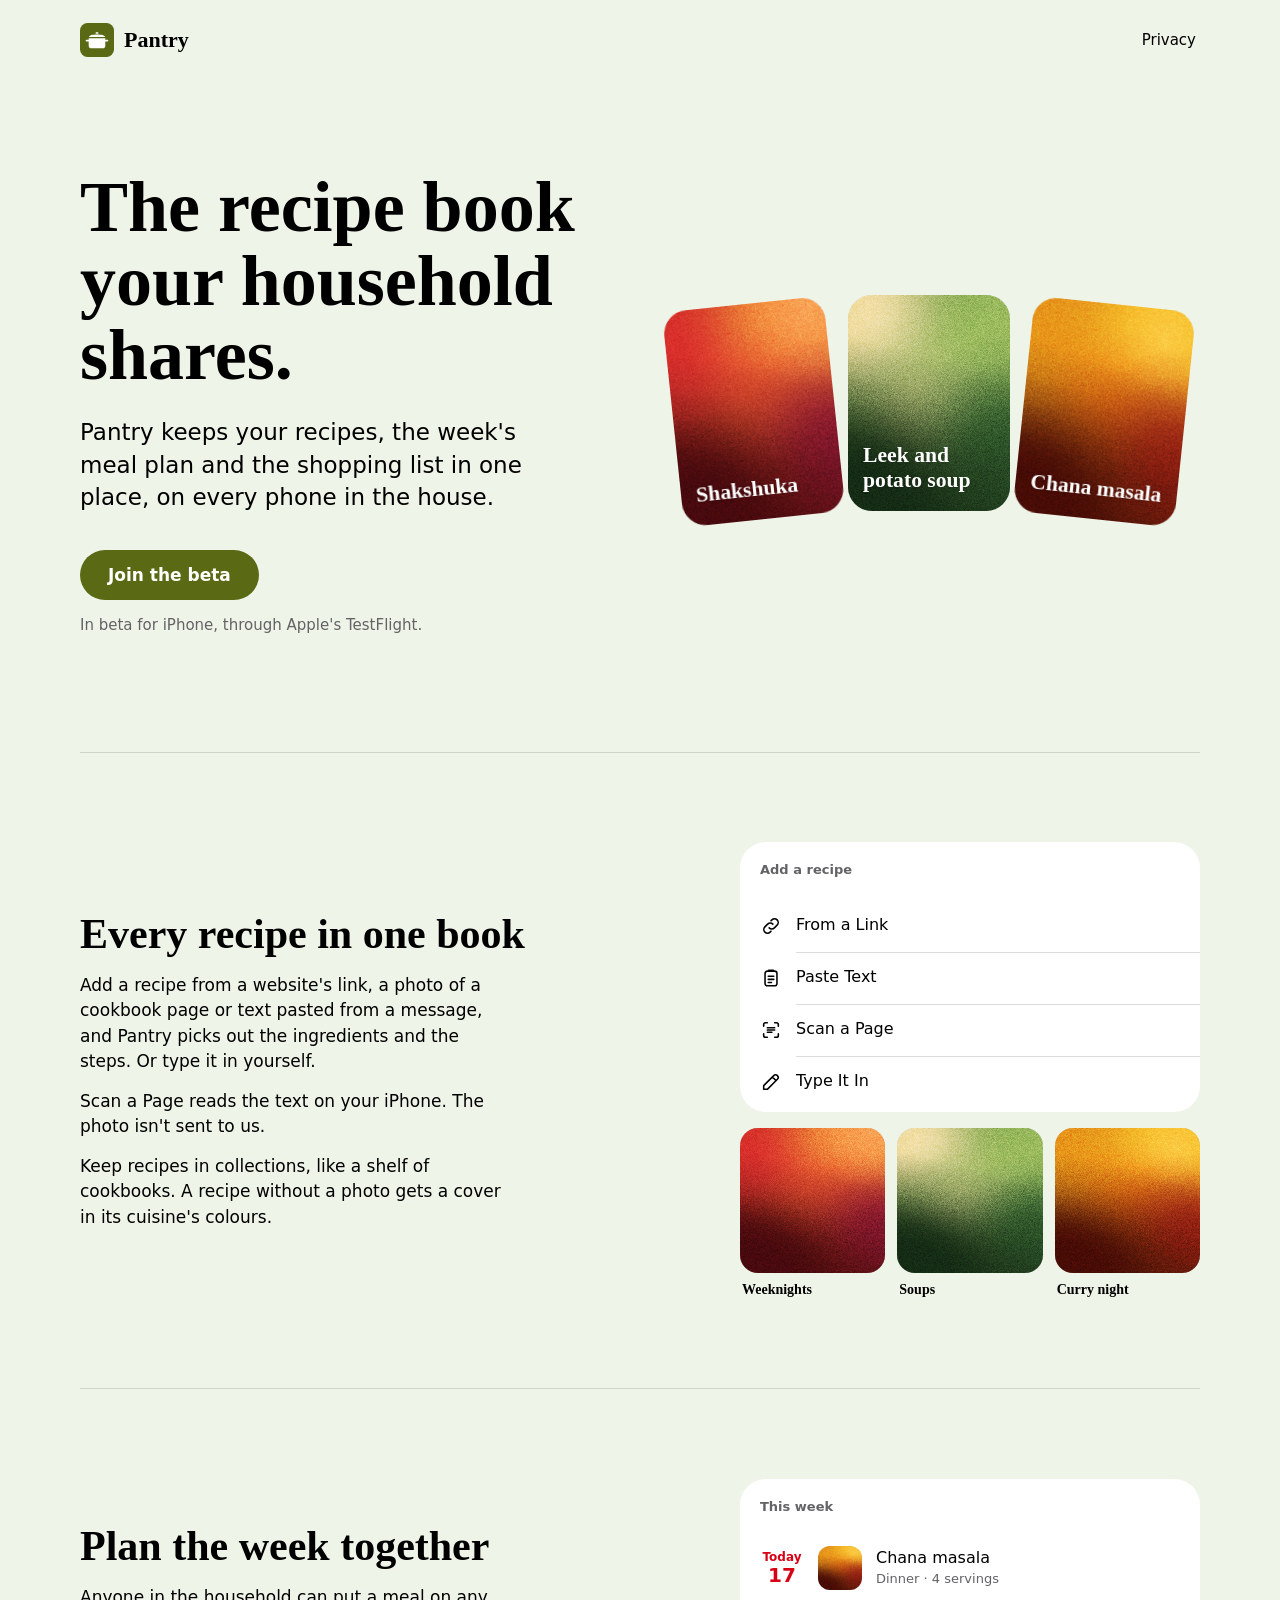
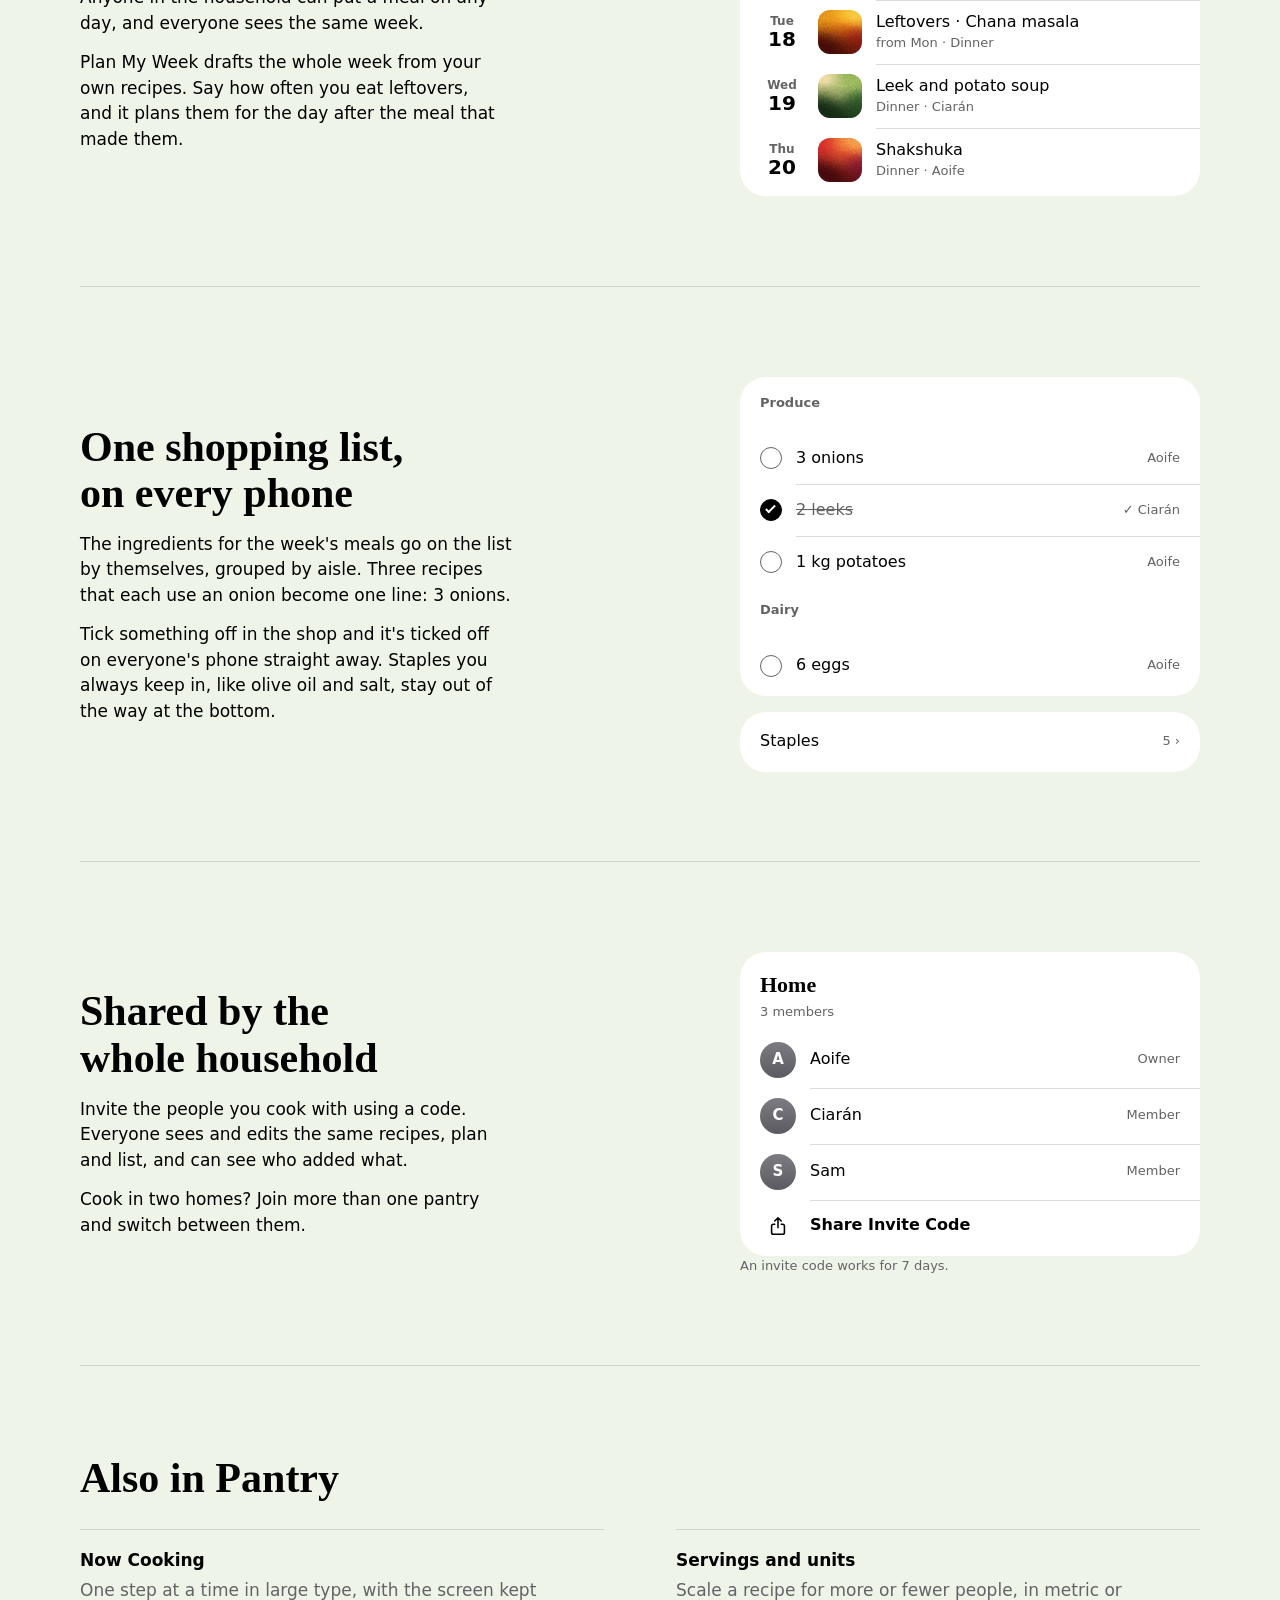
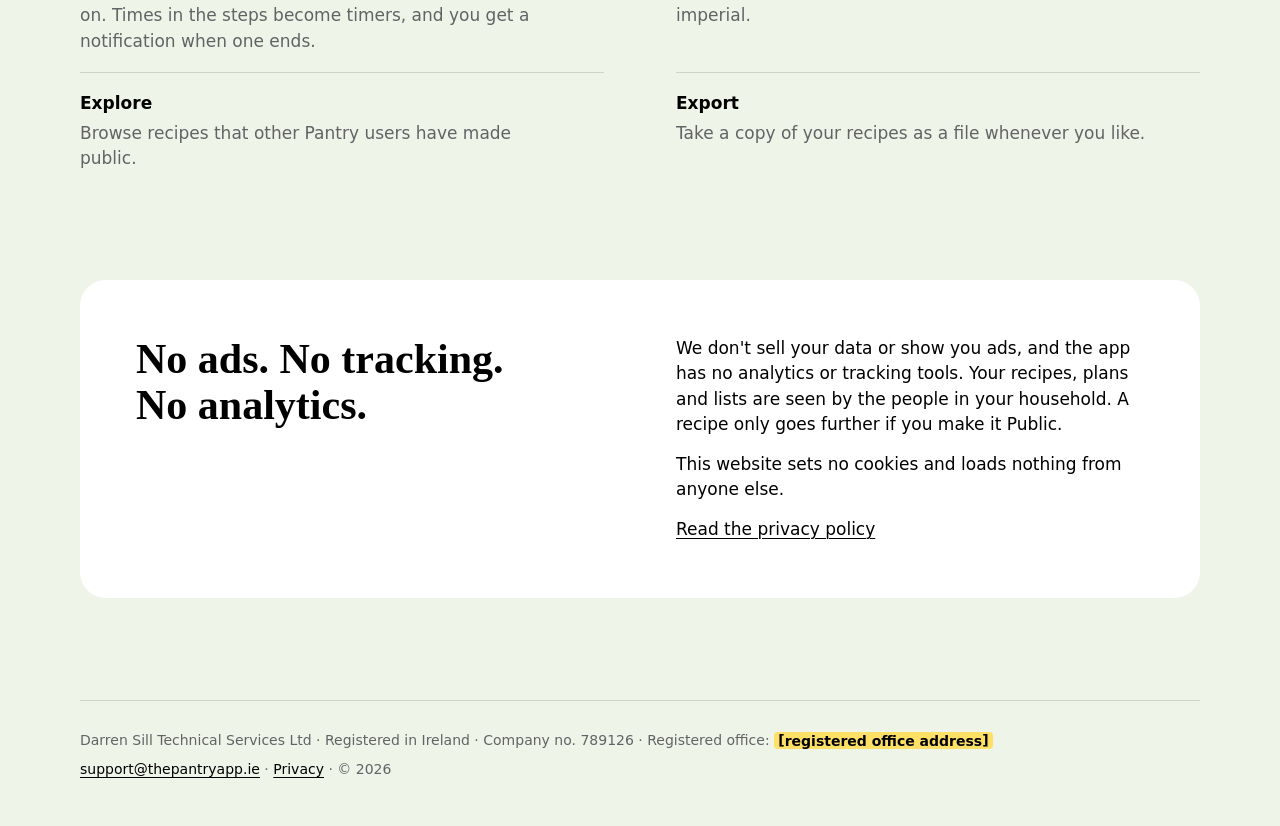
==== index.html @ c6b970e5 "feat: add landing and 404 pages in Pantry's Glass design" ====
<!doctype html>
<html lang="en-IE">
<head>
<meta charset="utf-8">
<meta name="viewport" content="width=device-width, initial-scale=1">
<title>Pantry: a shared recipe book and meal planner for households</title>
<meta name="description" content="Pantry keeps your household's recipes, the week's meal plan and the shopping list in one place, on every iPhone in the house.">
<link rel="canonical" href="https://thepantryapp.ie/">
<meta name="theme-color" content="#EFF4E8" media="(prefers-color-scheme: light)">
<meta name="theme-color" content="#1C1C1E" media="(prefers-color-scheme: dark)">
<link rel="icon" href="/favicon.ico" sizes="32x32">
<link rel="icon" href="/assets/icon.svg" type="image/svg+xml">
<link rel="apple-touch-icon" href="/apple-touch-icon.png">
<meta property="og:type" content="website">
<meta property="og:site_name" content="Pantry">
<meta property="og:locale" content="en_IE">
<meta property="og:url" content="https://thepantryapp.ie/">
<meta property="og:title" content="Pantry: the recipe book your household shares">
<meta property="og:description" content="Recipes, the week's meal plan and one shopping list, shared by everyone in the house. In beta for iPhone.">
<meta property="og:image" content="https://thepantryapp.ie/assets/og.png">
<meta property="og:image:width" content="1200">
<meta property="og:image:height" content="630">
<meta property="og:image:alt" content="The Pantry app icon, a white pot on olive, beside three recipe covers.">
<meta name="twitter:card" content="summary_large_image">
<link rel="stylesheet" href="/assets/site.css">
</head>
<body>
<a class="skip" href="#main">Skip to content</a>

<header class="site-header wrap">
  <a class="brand" href="/"><img src="/assets/icon.svg" alt="" width="34" height="34">Pantry</a>
  <nav aria-label="Site"><a href="/privacy/">Privacy</a></nav>
</header>

<main id="main">
  <section class="hero wrap" aria-labelledby="title">
    <div>
      <h1 id="title">The recipe book your household shares.</h1>
      <p class="lede">Pantry keeps your recipes, the week's meal plan and the shopping list in one place, on every phone in the house.</p>
      <!-- The beta link lives here and nowhere else. Swap the href (and this note) for the TestFlight public link. -->
      <div class="cta">
        <a class="button" href="mailto:support@thepantryapp.ie?subject=Pantry%20beta">Join the beta</a>
        <p>In beta for iPhone, through Apple's TestFlight.</p>
      </div>
    </div>
    <div class="fan" aria-hidden="true">
      <div class="fan-stage">
        <div class="cover c1"><span>Shakshuka</span></div>
        <div class="cover c3"><span>Chana masala</span></div>
        <div class="cover c2"><span>Leek and potato soup</span></div>
      </div>
    </div>
  </section>

  <div class="wrap">
    <section class="feature" aria-labelledby="book">
      <div>
        <h2 id="book">Every recipe in one book</h2>
        <p>Add a recipe from a website's link, a photo of a cookbook page or text pasted from a message, and Pantry picks out the ingredients and the steps. Or type it in yourself.</p>
        <p>Scan a Page reads the text on your iPhone. The photo isn't sent to us.</p>
        <p>Keep recipes in collections, like a shelf of cookbooks. A recipe without a photo gets a cover in its cuisine's colours.</p>
      </div>
      <figure role="img" aria-label="Pantry's four ways to add a recipe: from a link, paste text, scan a page, or type it in. Below, three collections: Weeknights, Soups and Curry night.">
        <div class="group menu">
          <p class="group-head">Add a recipe</p>
          <div class="row"><svg class="glyph" viewBox="0 0 24 24"><path d="M10 14a4 4 0 0 0 5.66 0l3-3a4 4 0 0 0-5.66-5.66l-1 1"/><path d="M14 10a4 4 0 0 0-5.66 0l-3 3a4 4 0 0 0 5.66 5.66l1-1"/></svg><span class="main">From a Link</span></div>
          <div class="row"><svg class="glyph" viewBox="0 0 24 24"><rect x="5.5" y="4.5" width="13" height="16" rx="2.5"/><path d="M9.5 4.5v-1h5v1M9 10h6M9 13.5h6M9 17h3.5"/></svg><span class="main">Paste Text</span></div>
          <div class="row"><svg class="glyph" viewBox="0 0 24 24"><path d="M4 8V6a2 2 0 0 1 2-2h2M16 4h2a2 2 0 0 1 2 2v2M20 16v2a2 2 0 0 1-2 2h-2M8 20H6a2 2 0 0 1-2-2v-2M8 9.5h8M8 12h8M8 14.5h5"/></svg><span class="main">Scan a Page</span></div>
          <div class="row"><svg class="glyph" viewBox="0 0 24 24"><path d="M4 20h4L19 9a2.8 2.8 0 0 0-4-4L4 16v4zM13.5 6.5l4 4"/></svg><span class="main">Type It In</span></div>
        </div>
        <div class="shelf">
          <div><div class="cover c1"></div><p>Weeknights</p></div>
          <div><div class="cover c2"></div><p>Soups</p></div>
          <div><div class="cover c3"></div><p>Curry night</p></div>
        </div>
      </figure>
    </section>

    <section class="feature" aria-labelledby="plan">
      <div>
        <h2 id="plan">Plan the week together</h2>
        <p>Anyone in the household can put a meal on any day, and everyone sees the same week.</p>
        <p>Plan My Week drafts the whole week from your own recipes. Say how often you eat leftovers, and it plans them for the day after the meal that made them.</p>
      </div>
      <figure role="img" aria-label="A week in Pantry's plan. Today, Monday: chana masala for dinner, 4 servings. Tuesday: leftovers of the chana masala. Wednesday: leek and potato soup. Thursday: shakshuka.">
        <div class="group plan">
          <p class="group-head">This week</p>
          <div class="row"><span class="day today"><small>Today</small><b>17</b></span><div class="cover thumb c3"></div><span class="main">Chana masala<span class="sub">Dinner · 4 servings</span></span></div>
          <div class="row"><span class="day"><small>Tue</small><b>18</b></span><div class="cover thumb c3"></div><span class="main">Leftovers · Chana masala<span class="sub">from Mon · Dinner</span></span></div>
          <div class="row"><span class="day"><small>Wed</small><b>19</b></span><div class="cover thumb c2"></div><span class="main">Leek and potato soup<span class="sub">Dinner · Ciarán</span></span></div>
          <div class="row"><span class="day"><small>Thu</small><b>20</b></span><div class="cover thumb c1"></div><span class="main">Shakshuka<span class="sub">Dinner · Aoife</span></span></div>
        </div>
      </figure>
    </section>

    <section class="feature" aria-labelledby="list">
      <div>
        <h2 id="list">One shopping list, on every phone</h2>
        <p>The ingredients for the week's meals go on the list by themselves, grouped by aisle. Three recipes that each use an onion become one line: 3 onions.</p>
        <p>Tick something off in the shop and it's ticked off on everyone's phone straight away. Staples you always keep in, like olive oil and salt, stay out of the way at the bottom.</p>
      </div>
      <figure role="img" aria-label="A shared shopping list. Produce: 3 onions, added by Aoife; 2 leeks, ticked off by Ciarán; 1 kilogram of potatoes. Dairy: 6 eggs. Then 5 staples.">
        <div class="group list">
          <p class="group-head">Produce</p>
          <div class="row"><span class="check"></span><span class="main">3 onions</span><span class="end">Aoife</span></div>
          <div class="row ticked"><span class="check"></span><span class="main">2 leeks</span><span class="end">✓ Ciarán</span></div>
          <div class="row"><span class="check"></span><span class="main">1 kg potatoes</span><span class="end">Aoife</span></div>
          <p class="group-head">Dairy</p>
          <div class="row"><span class="check"></span><span class="main">6 eggs</span><span class="end">Aoife</span></div>
        </div>
        <div class="group list">
          <div class="row"><span class="main">Staples</span><span class="end">5 ›</span></div>
        </div>
      </figure>
    </section>

    <section class="feature" aria-labelledby="house">
      <div>
        <h2 id="house">Shared by the whole household</h2>
        <p>Invite the people you cook with using a code. Everyone sees and edits the same recipes, plan and list, and can see who added what.</p>
        <p>Cook in two homes? Join more than one pantry and switch between them.</p>
      </div>
      <figure role="img" aria-label="A household called Home with three members: Aoife, the owner, Ciarán and Sam. Below, a button to share the invite code, which works for 7 days.">
        <div class="group house">
          <span class="title"><b>Home</b><span>3 members</span></span>
          <div class="row"><span class="avatar">A</span><span class="main">Aoife</span><span class="end">Owner</span></div>
          <div class="row"><span class="avatar">C</span><span class="main">Ciarán</span><span class="end">Member</span></div>
          <div class="row"><span class="avatar">S</span><span class="main">Sam</span><span class="end">Member</span></div>
          <div class="row invite"><svg class="glyph" viewBox="0 0 24 24"><path d="M8.5 10H7a2 2 0 0 0-2 2v7a2 2 0 0 0 2 2h10a2 2 0 0 0 2-2v-7a2 2 0 0 0-2-2h-1.5M12 14V3M8.5 6.5 12 3l3.5 3.5"/></svg><span class="main">Share Invite Code</span></div>
        </div>
        <p class="caption">An invite code works for 7 days.</p>
      </figure>
    </section>

    <section class="also" aria-labelledby="also">
      <h2 id="also">Also in Pantry</h2>
      <dl>
        <div><dt>Now Cooking</dt><dd>One step at a time in large type, with the screen kept on. Times in the steps become timers, and you get a notification when one ends.</dd></div>
        <div><dt>Servings and units</dt><dd>Scale a recipe for more or fewer people, in metric or imperial.</dd></div>
        <div><dt>Explore</dt><dd>Browse recipes that other Pantry users have made public.</dd></div>
        <div><dt>Export</dt><dd>Take a copy of your recipes as a file whenever you like.</dd></div>
      </dl>
    </section>

    <section class="privacy" aria-labelledby="private">
      <h2 id="private">No ads. No tracking. No analytics.</h2>
      <div>
        <p>We don't sell your data or show you ads, and the app has no analytics or tracking tools. Your recipes, plans and lists are seen by the people in your household. A recipe only goes further if you make it Public.</p>
        <p>This website sets no cookies and loads nothing from anyone else.</p>
        <p><a href="/privacy/">Read the privacy policy</a></p>
      </div>
    </section>
  </div>
</main>

<footer class="site-footer wrap">
  <!-- Company details: the one place on this page. -->
  <p>Darren Sill Technical Services Ltd · Registered in Ireland · Company no. 789126 · Registered office: <mark class="todo">registered office address</mark></p>
  <p><a href="mailto:support@thepantryapp.ie">support@thepantryapp.ie</a> · <a href="/privacy/">Privacy</a> · © 2026</p>
</footer>
</body>
</html>
---- assets/site.css ----
/* Pantry's "Glass" tokens, from the app's constants/theme.ts (DESIGN.md says why). */
:root {
  color-scheme: light dark;
  --page: #eff4e8;
  --cell: #ffffff;
  --ink: #000000;
  --ink-2: #636366;
  --line: rgba(60, 60, 67, 0.18);
  --fill: rgba(118, 118, 128, 0.12);
  --action: #5a6a14;
  --on-action: #ffffff;
  --today: #d70015;
  --todo: #ffe066;
  --serif: ui-serif, "New York", "Iowan Old Style", Charter, "Bitstream Charter", "Sitka Text", Cambria, Georgia, serif;
  --sans: system-ui, -apple-system, BlinkMacSystemFont, "Segoe UI", Roboto, "Helvetica Neue", Arial, sans-serif;
  --gutter: clamp(16px, 5vw, 56px);
  --max: 1120px;
  --ease: cubic-bezier(0.22, 1, 0.36, 1);
}
@media (prefers-color-scheme: dark) {
  :root {
    --page: #1c1c1e;
    --cell: #2c2c2e;
    --ink: #ffffff;
    --ink-2: #9c9ca1;
    --line: rgba(84, 84, 88, 0.6);
    --fill: rgba(118, 118, 128, 0.24);
    --action: #a3b26a;
    --on-action: #1c1c1e;
    --today: #ff6961;
    --todo: #ffd60a;
  }
}

*, *::before, *::after { box-sizing: border-box; }
html { -webkit-text-size-adjust: 100%; text-size-adjust: 100%; }
body {
  margin: 0;
  display: flex; flex-direction: column; min-height: 100vh;
  background: var(--page);
  color: var(--ink);
  font: 400 1.0625rem/1.5 var(--sans);
  -webkit-font-smoothing: antialiased;
  font-variant-numeric: tabular-nums;
}
img, svg { display: block; max-width: 100%; }
a { color: inherit; text-decoration-thickness: 1px; text-underline-offset: 0.18em; }
a:hover { text-decoration-thickness: 2px; }
:focus-visible { outline: 3px solid var(--ink); outline-offset: 3px; border-radius: 4px; }
h1, h2, h3 { text-wrap: balance; }
p { text-wrap: pretty; }

.wrap { width: min(100% - 2 * var(--gutter), var(--max)); margin-inline: auto; }
#main { flex: 1 0 auto; }

.skip {
  position: absolute; left: var(--gutter); top: -100px; z-index: 10;
  padding: 10px 16px; border-radius: 999px; background: var(--cell); color: var(--ink);
}
.skip:focus { top: 12px; }

/* A value still to fill in, from [[PLACEHOLDER: …]]: impossible to miss on purpose. */
mark.todo {
  background: var(--todo); color: #000000;
  padding: 0.05em 0.3em; border-radius: 4px; font-weight: 600;
  box-decoration-break: clone; -webkit-box-decoration-break: clone;
}
mark.todo::before { content: "["; }
mark.todo::after { content: "]"; }

/* ── Header and footer ─────────────────────────────────────────── */

.site-header {
  display: flex; align-items: center; justify-content: space-between; gap: 16px;
  padding-block: 18px;
}
.brand {
  display: inline-flex; align-items: center; gap: 10px; min-height: 44px;
  font: 700 1.375rem/1 var(--serif); text-decoration: none;
}
.brand img { width: 34px; height: 34px; }
.site-header nav a {
  display: inline-flex; align-items: center; min-height: 44px; padding-inline: 4px;
  font-size: 0.9375rem; text-decoration: none;
}
.site-header nav a:hover { text-decoration: underline; }

.site-footer {
  margin-top: clamp(56px, 8vw, 112px);
  padding-block: 28px 40px;
  border-top: 1px solid var(--line);
  color: var(--ink-2); font-size: 0.875rem; line-height: 1.6;
}
.site-footer p { margin: 0 0 6px; }
.site-footer a { color: var(--ink); }

/* ── The one action ─────────────────────────────────────────────── */

.button {
  display: inline-flex; align-items: center; justify-content: center;
  min-height: 50px; padding: 0 28px; border-radius: 999px;
  background: var(--action); color: var(--on-action);
  font: 600 1.0625rem/1 var(--sans); text-decoration: none;
  transition: transform 0.25s var(--ease), filter 0.25s var(--ease);
}
.button:hover { filter: brightness(1.1); }
.button:active { transform: scale(0.97); }
.button:focus-visible { border-radius: 999px; }

/* ── Landing ────────────────────────────────────────────────────── */

.hero {
  display: grid; gap: clamp(36px, 6vw, 64px); align-items: center;
  padding-block: clamp(28px, 7vw, 104px) clamp(56px, 9vw, 120px);
}
.hero h1 {
  margin: 0; max-width: 14ch;
  font: 700 clamp(2.5rem, 1.45rem + 4.2vw, 4.5rem)/1.03 var(--serif);
}
.lede {
  margin: 24px 0 0; max-width: 32ch;
  font-size: clamp(1.1875rem, 1.05rem + 0.55vw, 1.4375rem); line-height: 1.42;
}
.cta { margin-top: 36px; display: flex; flex-wrap: wrap; align-items: center; gap: 14px 20px; }
.cta p { margin: 0; color: var(--ink-2); font-size: 0.9375rem; }
@media (min-width: 900px) {
  .hero { grid-template-columns: minmax(0, 1fr) minmax(0, 1.05fr); }
}

/* The app's first-run art: three generated covers, fanned (components/CoverFan.tsx). */
.fan { container-type: inline-size; }
.fan-stage { --w: min(190px, 30cqi); position: relative; height: calc(var(--w) * 1.62); }
.fan .cover {
  position: absolute; left: 50%; top: 50%;
  width: var(--w); margin: calc(var(--w) * -2 / 3) 0 0 calc(var(--w) / -2);
  border-radius: calc(var(--w) * 22 / 150);
}
.fan .c1 { transform: translate(calc(var(--w) * -1.08), calc(var(--w) * 0.053)) rotate(-6deg); }
.fan .c3 { transform: translate(calc(var(--w) * 1.08), calc(var(--w) * 0.053)) rotate(6deg); }
.fan .cover span {
  position: absolute; left: 9.3%; right: 8%; bottom: 8.7%;
  font: 700 calc(var(--w) * 20 / 150)/1.15 var(--serif);
}
@media (prefers-reduced-motion: no-preference) {
  .fan .cover { animation: deal 0.9s var(--ease) both; }
  .fan .c2 { animation-delay: 0.05s; }
  .fan .c1, .fan .c3 { animation-delay: 0.18s; }
  @keyframes deal { from { transform: translateY(6%) rotate(0deg); opacity: 0; } }
}

/* A generated cover (components/RecipeCover.tsx), its colours made by the app's own code. */
.cover {
  position: relative; overflow: hidden; isolation: isolate;
  aspect-ratio: 3 / 4; color: #ffffff;
  text-shadow: 0 1px 3px rgba(0, 0, 0, 0.18);
}
.cover::after {
  content: ""; position: absolute; inset: 0;
  background: url(grain.png) repeat; background-size: 128px;
  opacity: 0.3; mix-blend-mode: overlay;
}
.cover.c1 { background-color: #C43B1E; background-image: linear-gradient(11deg, #47090De6 0%, #47090D59 42%, #47090D00 70%), radial-gradient(96% 68% at 0% 104%, #47090Dff 36.6%, #47090Dd6 52.4%, #47090D7f 68.3%, #47090D29 84.1%, #47090D00 100%), radial-gradient(68.19% 57.64% at 102.69% 75.94%, #9D1D39fa 17.4%, #9D1D39d2 38.0%, #9D1D397d 58.7%, #9D1D3928 79.3%, #9D1D3900 100%), radial-gradient(64.49% 48.64% at 54.91% 56.58%, #E84F2Fef 8.1%, #E84F2Fc9 31.1%, #E84F2F77 54.0%, #E84F2F26 77.0%, #E84F2F00 100%), radial-gradient(43.08% 37.39% at 89.45% 4.38%, #FFC37D73 0.0%, #FFC37D61 3.1%, #FFC37D3a 35.4%, #FFC37D12 67.7%, #FFC37D00 100%), radial-gradient(78.97% 60.63% at 88.50% 5.09%, #F48E3Bfe 25.5%, #F48E3Bd5 44.1%, #F48E3B7f 62.8%, #F48E3B29 81.4%, #F48E3B00 100%), radial-gradient(76.25% 58.77% at 9.71% 24.66%, #D92F2Bfd 23.0%, #D92F2Bd5 42.2%, #D92F2B7f 61.5%, #D92F2B29 80.7%, #D92F2B00 100%); }
.cover.c2 { background-color: #7DA152; background-image: linear-gradient(11deg, #142B14e6 0%, #142B1459 42%, #142B1400 70%), radial-gradient(96% 68% at 0% 104%, #142B14ff 36.6%, #142B14d6 52.4%, #142B147f 68.3%, #142B1429 84.1%, #142B1400 100%), radial-gradient(71.61% 60.21% at 100.06% 78.12%, #3A6933fd 21.1%, #3A6933d4 40.8%, #3A69337e 60.6%, #3A693328 80.3%, #3A693300 100%), radial-gradient(60.83% 46.48% at 42.42% 53.23%, #C5CB7Fe4 3.1%, #C5CB7Fc0 27.3%, #C5CB7F72 51.5%, #C5CB7F25 75.8%, #C5CB7F00 100%), radial-gradient(43.20% 37.46% at 20.13% 12.30%, #FAEEC674 0.0%, #FAEEC662 3.3%, #FAEEC63a 35.5%, #FAEEC613 67.8%, #FAEEC600 100%), radial-gradient(71.42% 55.70% at 1.39% 6.00%, #EFD897fb 18.2%, #EFD897d3 38.6%, #EFD8977e 59.1%, #EFD89728 79.5%, #EFD89700 100%), radial-gradient(69.63% 54.46% at 88.32% 20.39%, #9BBB5Dfa 16.2%, #9BBB5Dd2 37.1%, #9BBB5D7d 58.1%, #9BBB5D28 79.0%, #9BBB5D00 100%); }
.cover.c3 { background-color: #DE8A1F; background-image: linear-gradient(11deg, #470B05e6 0%, #470B0559 42%, #470B0500 70%), radial-gradient(96% 68% at 0% 104%, #470B05ff 36.6%, #470B05d6 52.4%, #470B057f 68.3%, #470B0529 84.1%, #470B0500 100%), radial-gradient(68.55% 57.91% at 97.28% 75.21%, #B52A18fb 17.8%, #B52A18d3 38.3%, #B52A187d 58.9%, #B52A1828 79.4%, #B52A1800 100%), radial-gradient(58.78% 45.28% at 51.29% 53.67%, #EE7113dd 0.1%, #EE7113b9 25.1%, #EE71136e 50.0%, #EE711323 75.0%, #EE711300 100%), radial-gradient(44.45% 38.30% at 83.14% 13.98%, #FFD96A80 0.0%, #FFD96A6c 5.7%, #FFD96A40 37.2%, #FFD96A15 68.6%, #FFD96A00 100%), radial-gradient(81.15% 62.06% at 93.06% 8.61%, #F7BD23fe 27.4%, #F7BD23d6 45.5%, #F7BD237f 63.7%, #F7BD2329 81.8%, #F7BD2300 100%), radial-gradient(68.38% 53.64% at 8.29% 22.80%, #E89519f8 14.8%, #E89519d1 36.1%, #E895197c 57.4%, #E8951928 78.7%, #E8951900 100%); }

.feature {
  display: grid; gap: 32px; align-items: center;
  padding-block: clamp(48px, 7vw, 96px);
  border-top: 1px solid var(--line);
}
.feature h2, .also h2, .privacy h2 {
  margin: 0 0 16px;
  font: 700 clamp(1.75rem, 1.2rem + 1.9vw, 2.625rem)/1.1 var(--serif);
}
.feature p { margin: 0 0 14px; max-width: 40ch; }
.feature p:last-child { margin-bottom: 0; }
.feature figure { margin: 0; width: 100%; max-width: 460px; }
@media (min-width: 900px) {
  .feature { grid-template-columns: minmax(0, 1fr) minmax(0, 1fr); gap: 72px; }
  .feature figure { justify-self: end; }
}

/* The app's inset grouped list: white paper on the page, no shadow, no border. */
.group { background: var(--cell); border-radius: 26px; padding: 4px 0; }
.group + .group, .shelf + .group, .group + .shelf { margin-top: 16px; }
.group-head { margin: 0; padding: 14px 20px 6px; color: var(--ink-2); font-size: 0.8125rem; font-weight: 600; }
.row {
  position: relative; display: flex; align-items: center; gap: 14px;
  min-height: 52px; padding: 10px 20px; font-size: 1rem; line-height: 1.3;
}
.row + .row::before {
  content: ""; position: absolute; top: 0; right: 0; left: var(--inset, 20px);
  border-top: 1px solid var(--line);
}
.row .main { flex: 1; min-width: 0; }
.row .sub { display: block; margin-top: 2px; color: var(--ink-2); font-size: 0.8125rem; }
.row .end { color: var(--ink-2); font-size: 0.8125rem; white-space: nowrap; }
.glyph { flex: none; width: 22px; height: 22px; fill: none; stroke: var(--ink); stroke-width: 1.7; stroke-linecap: round; stroke-linejoin: round; }

.menu .row { --inset: 56px; }

.shelf { display: grid; grid-template-columns: repeat(3, minmax(0, 1fr)); gap: 12px; }
.shelf .cover { aspect-ratio: 1; border-radius: 18px; }
.shelf p { margin: 8px 2px 0; font: 600 0.875rem/1.25 var(--serif); }

.plan .row { --inset: 136px; }
.day { flex: none; width: 44px; text-align: center; line-height: 1.1; }
.day small { display: block; color: var(--ink-2); font-size: 0.75rem; font-weight: 600; }
.day b { font-size: 1.25rem; font-weight: 600; }
.today small, .today b { color: var(--today); }
.thumb { flex: none; width: 44px; aspect-ratio: 1; border-radius: 12px; }
.thumb::after { background-size: 64px; }

.list .row { --inset: 56px; }
.check { flex: none; width: 22px; height: 22px; border-radius: 50%; border: 1.5px solid var(--ink-2); }
.ticked .check { border-color: var(--ink); background: var(--ink); position: relative; }
.ticked .check::after {
  content: ""; position: absolute; left: 6.5px; top: 3px; width: 5px; height: 10px;
  border: solid var(--cell); border-width: 0 2px 2px 0; transform: rotate(45deg);
}
.ticked .main { color: var(--ink-2); text-decoration: line-through; }
.list .group-head { padding-top: 12px; }
.list .group-head + .row::before { display: none; }

.house .row { --inset: 70px; }
.house .title { display: block; padding: 16px 20px 8px; }
.house .title b { display: block; font: 700 1.375rem/1.2 var(--serif); }
.house .title span { color: var(--ink-2); font-size: 0.8125rem; }
.avatar {
  flex: none; display: grid; place-items: center; width: 36px; height: 36px; border-radius: 50%;
  background: linear-gradient(#7c7c82, #5a5a60); color: #ffffff; font-size: 0.9375rem; font-weight: 600;
}
.house .invite { font-weight: 600; }
.house .invite .glyph { margin-inline: 7px; }
.caption { margin: 10px 20px 0; color: var(--ink-2); font-size: 0.8125rem; }

.also { padding-block: clamp(48px, 7vw, 96px); border-top: 1px solid var(--line); }
.also dl { display: grid; gap: 0 72px; margin: 28px 0 0; }
.also div { padding-block: 18px; border-top: 1px solid var(--line); }
.also dt { font-weight: 600; }
.also dd { margin: 4px 0 0; color: var(--ink-2); max-width: 44ch; }
@media (min-width: 720px) { .also dl { grid-template-columns: repeat(2, minmax(0, 1fr)); } }

.privacy {
  display: grid; gap: 8px 72px;
  padding: clamp(28px, 5vw, 56px); border-radius: 26px; background: var(--cell);
}
.privacy p { margin: 0 0 14px; max-width: 46ch; }
.privacy p:last-child { margin: 0; }
@media (min-width: 900px) {
  .privacy { grid-template-columns: minmax(0, 1fr) minmax(0, 1fr); }
  .privacy h2 { margin: 0; }
}

/* ── Privacy policy ─────────────────────────────────────────────── */

.policy { display: grid; gap: 40px; padding-block: clamp(24px, 5vw, 64px) 0; }
.toc ul { list-style: none; margin: 0; padding: 0; }
.toc a { display: block; padding: 6px 0; color: var(--ink-2); font-size: 0.875rem; line-height: 1.35; text-decoration: none; }
.toc a:hover { color: var(--ink); text-decoration: underline; }
.toc-side { display: none; }
.toc-phone { margin: 20px 0 24px; background: var(--cell); border-radius: 18px; }
.toc-phone summary { min-height: 48px; padding: 13px 18px; cursor: pointer; font-weight: 600; }
.toc-phone ul { padding: 0 18px 12px; }
@media (min-width: 1000px) {
  .policy { grid-template-columns: 220px minmax(0, 1fr); gap: 72px; }
  .toc-side { display: block; position: sticky; top: 24px; align-self: start; max-height: calc(100vh - 48px); overflow-y: auto; }
  .toc-side h2 { margin: 0 0 8px; font-size: 0.875rem; font-weight: 600; }
  .toc-phone { display: none; }
}

.prose { max-width: 68ch; min-width: 0; overflow-wrap: break-word; }
.prose h1 { margin: 0 0 12px; font: 700 clamp(2.25rem, 1.6rem + 2.6vw, 3.5rem)/1.05 var(--serif); }
.prose h1 + p, .prose .toc-phone + p { color: var(--ink-2); margin-bottom: 32px; }
.prose h2 { margin: 2.4em 0 0.6em; font: 700 clamp(1.5rem, 1.3rem + 0.8vw, 1.875rem)/1.15 var(--serif); scroll-margin-top: 24px; }
.prose h3 { margin: 1.8em 0 0.5em; font-size: 1.125rem; line-height: 1.3; }
.prose p, .prose ul { margin: 0 0 1em; }
.prose ul { padding-left: 1.25em; }
.prose li { margin-bottom: 0.4em; }
.prose li::marker { color: var(--ink-2); }
.prose strong { font-weight: 600; }
.prose table {
  width: 100%; margin: 1.25em 0 1.5em; border-collapse: separate; border-spacing: 0;
  background: var(--cell); border-radius: 18px; overflow: hidden; font-size: 0.9375rem; line-height: 1.4;
}
.prose th, .prose td { padding: 12px 16px; text-align: left; vertical-align: top; overflow-wrap: anywhere; }
.prose th { font-weight: 600; border-bottom: 1px solid var(--line); }
.prose tbody tr + tr td { border-top: 1px solid var(--line); }
@media (max-width: 480px) { .prose th, .prose td { padding: 10px 12px; } }

/* ── 404 ────────────────────────────────────────────────────────── */

.lost { padding-block: clamp(40px, 10vw, 128px) 0; }
.lost h1 { margin: 0 0 16px; font: 700 clamp(2.25rem, 1.6rem + 2.6vw, 3.5rem)/1.05 var(--serif); }
.lost p { margin: 0 0 28px; max-width: 40ch; font-size: 1.1875rem; }
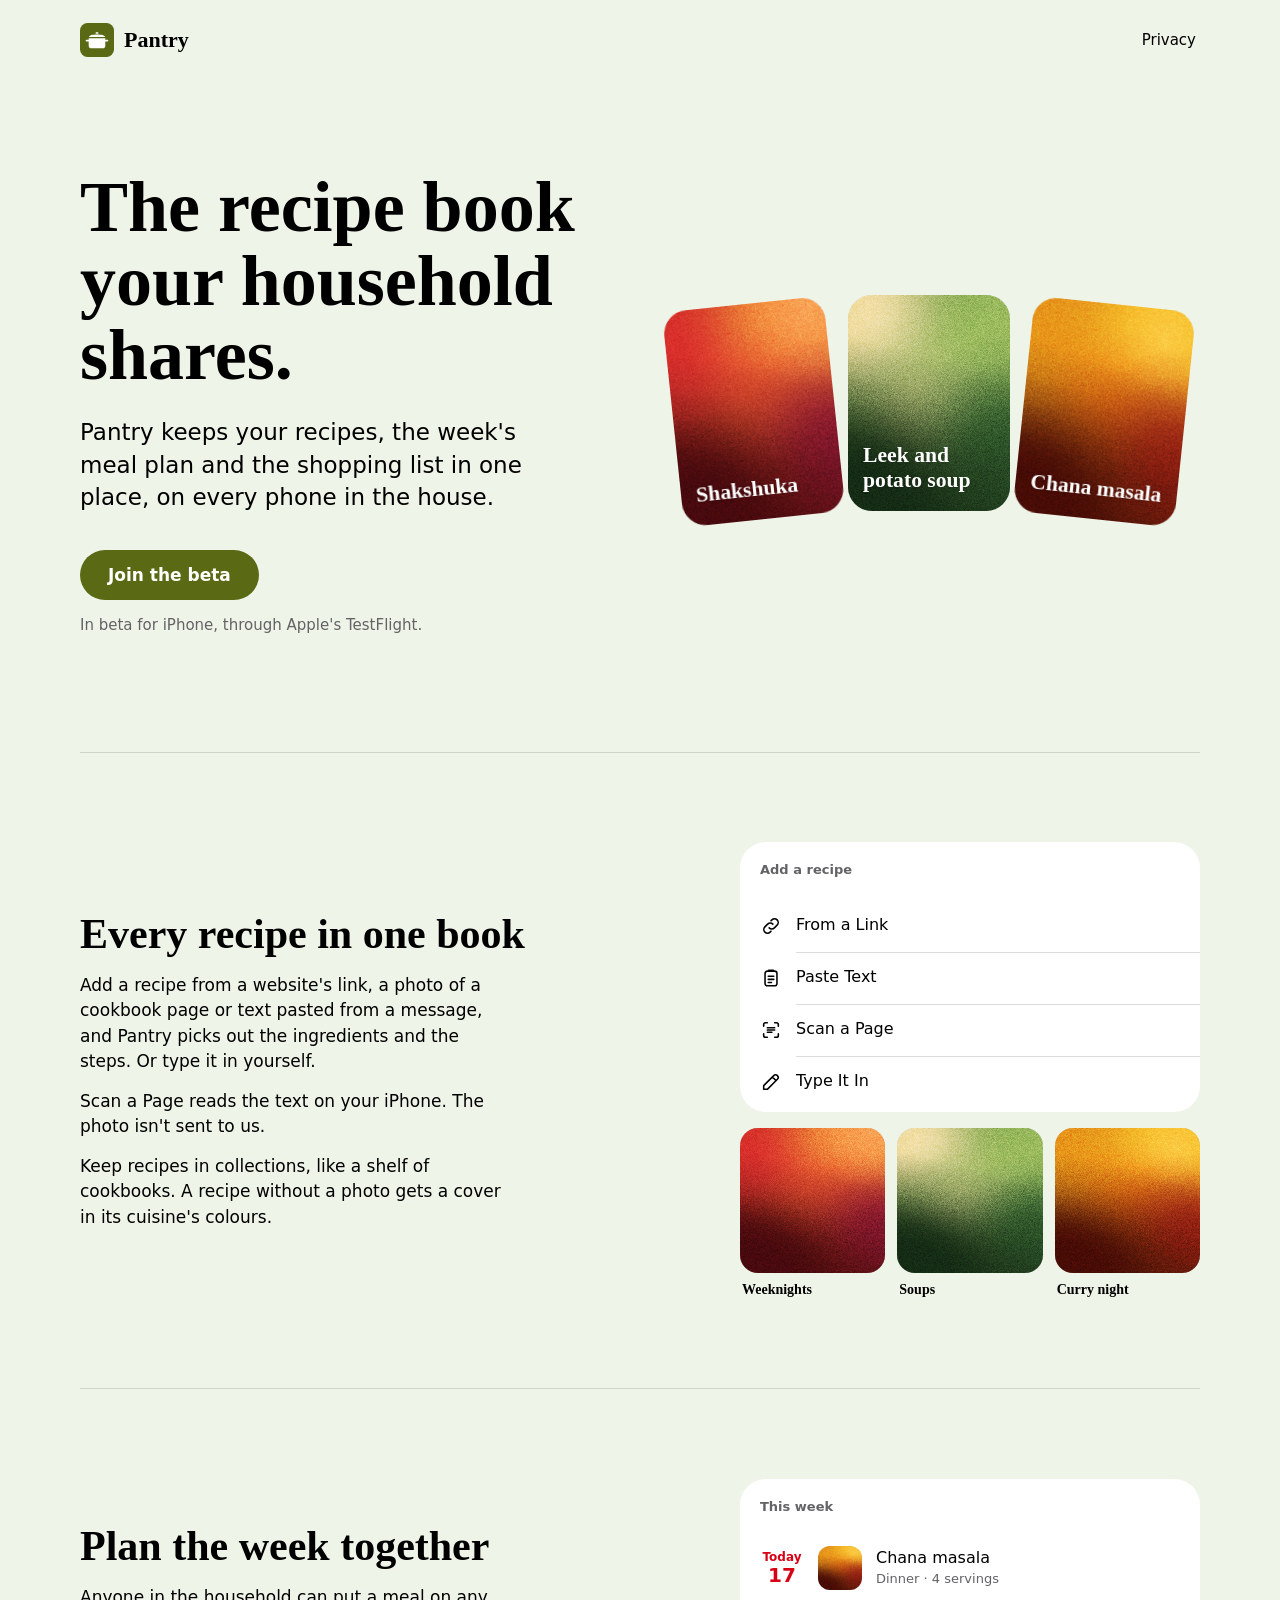
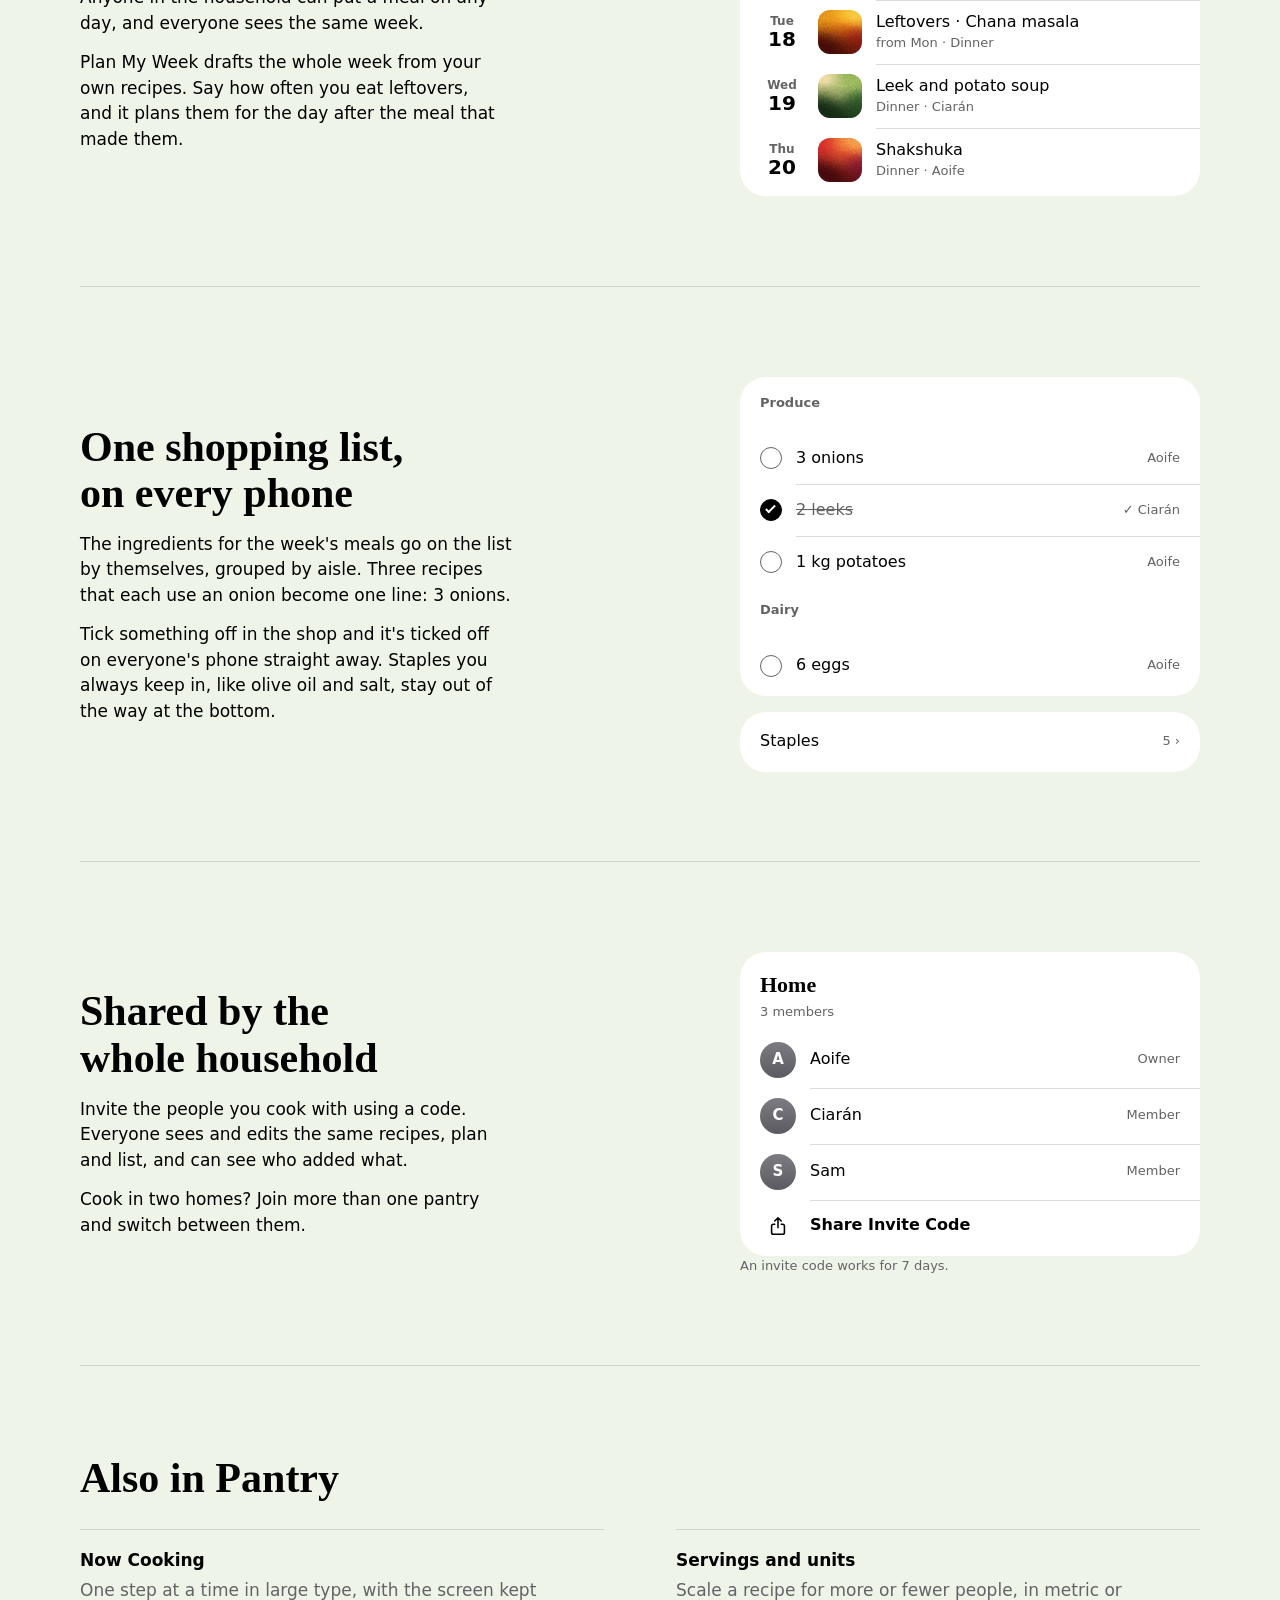
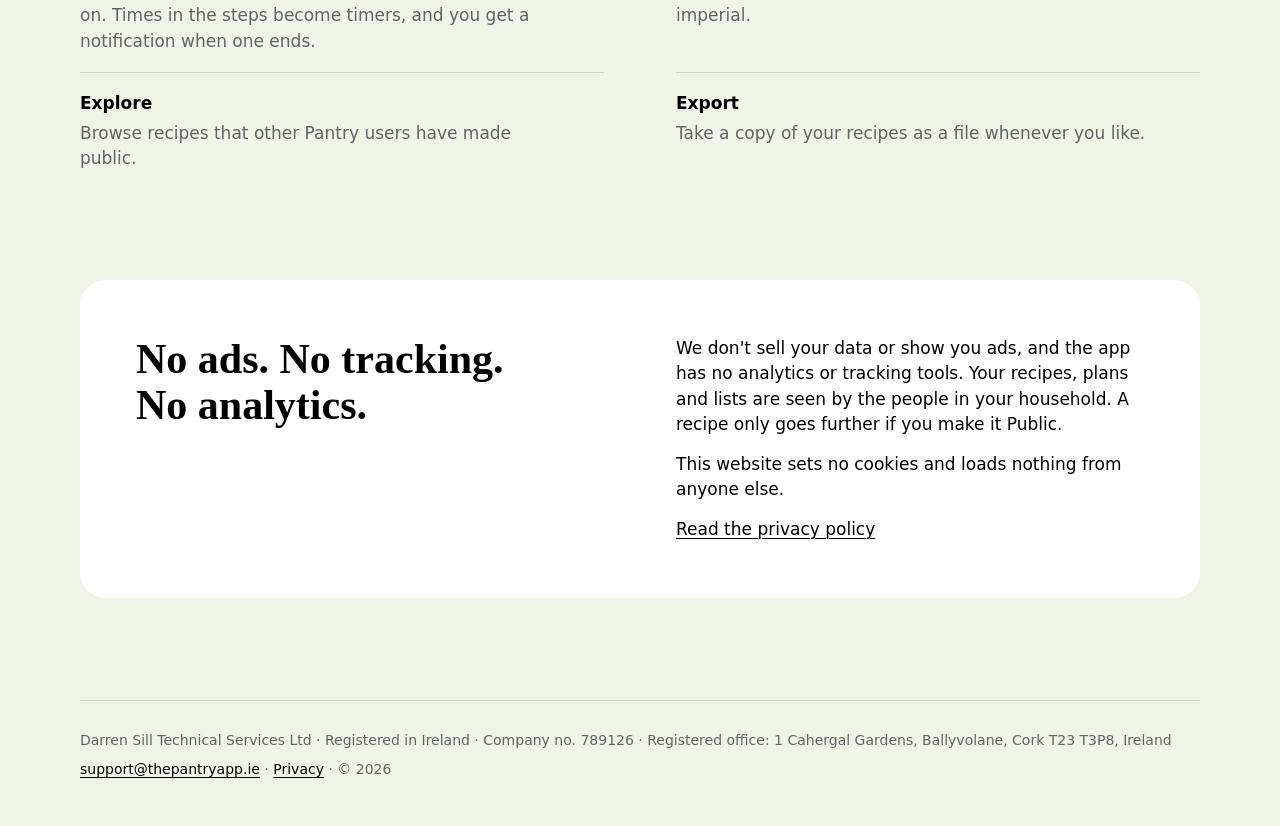
==== commit a734b498: "feat: show the registered office in every footer and the policy" ====
--- a/index.html
+++ b/index.html
@@ -155,7 +155,7 @@
 
 <footer class="site-footer wrap">
   <!-- Company details: the one place on this page. -->
-  <p>Darren Sill Technical Services Ltd · Registered in Ireland · Company no. 789126 · Registered office: <mark class="todo">registered office address</mark></p>
+  <p>Darren Sill Technical Services Ltd · Registered in Ireland · Company no. 789126 · Registered office: 1 Cahergal Gardens, Ballyvolane, Cork T23 T3P8, Ireland</p>
   <p><a href="mailto:support@thepantryapp.ie">support@thepantryapp.ie</a> · <a href="/privacy/">Privacy</a> · © 2026</p>
 </footer>
 </body>
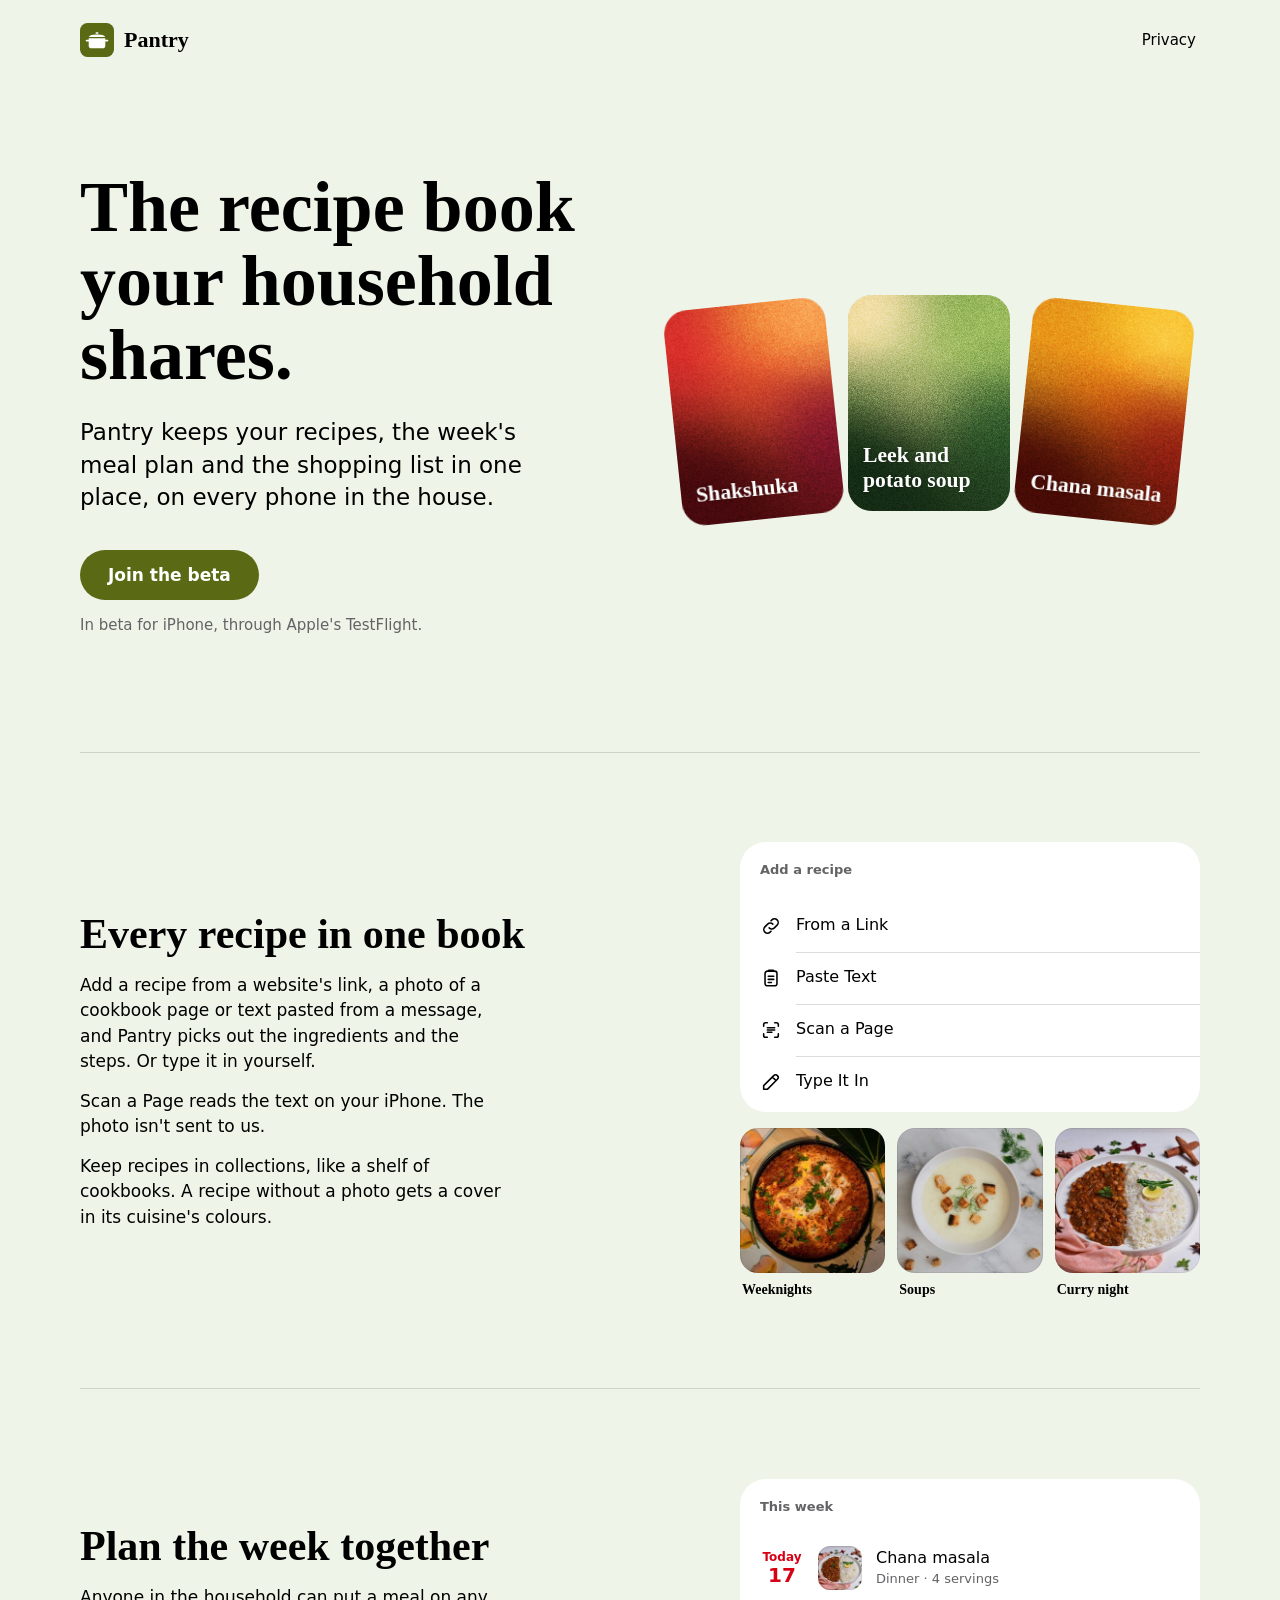
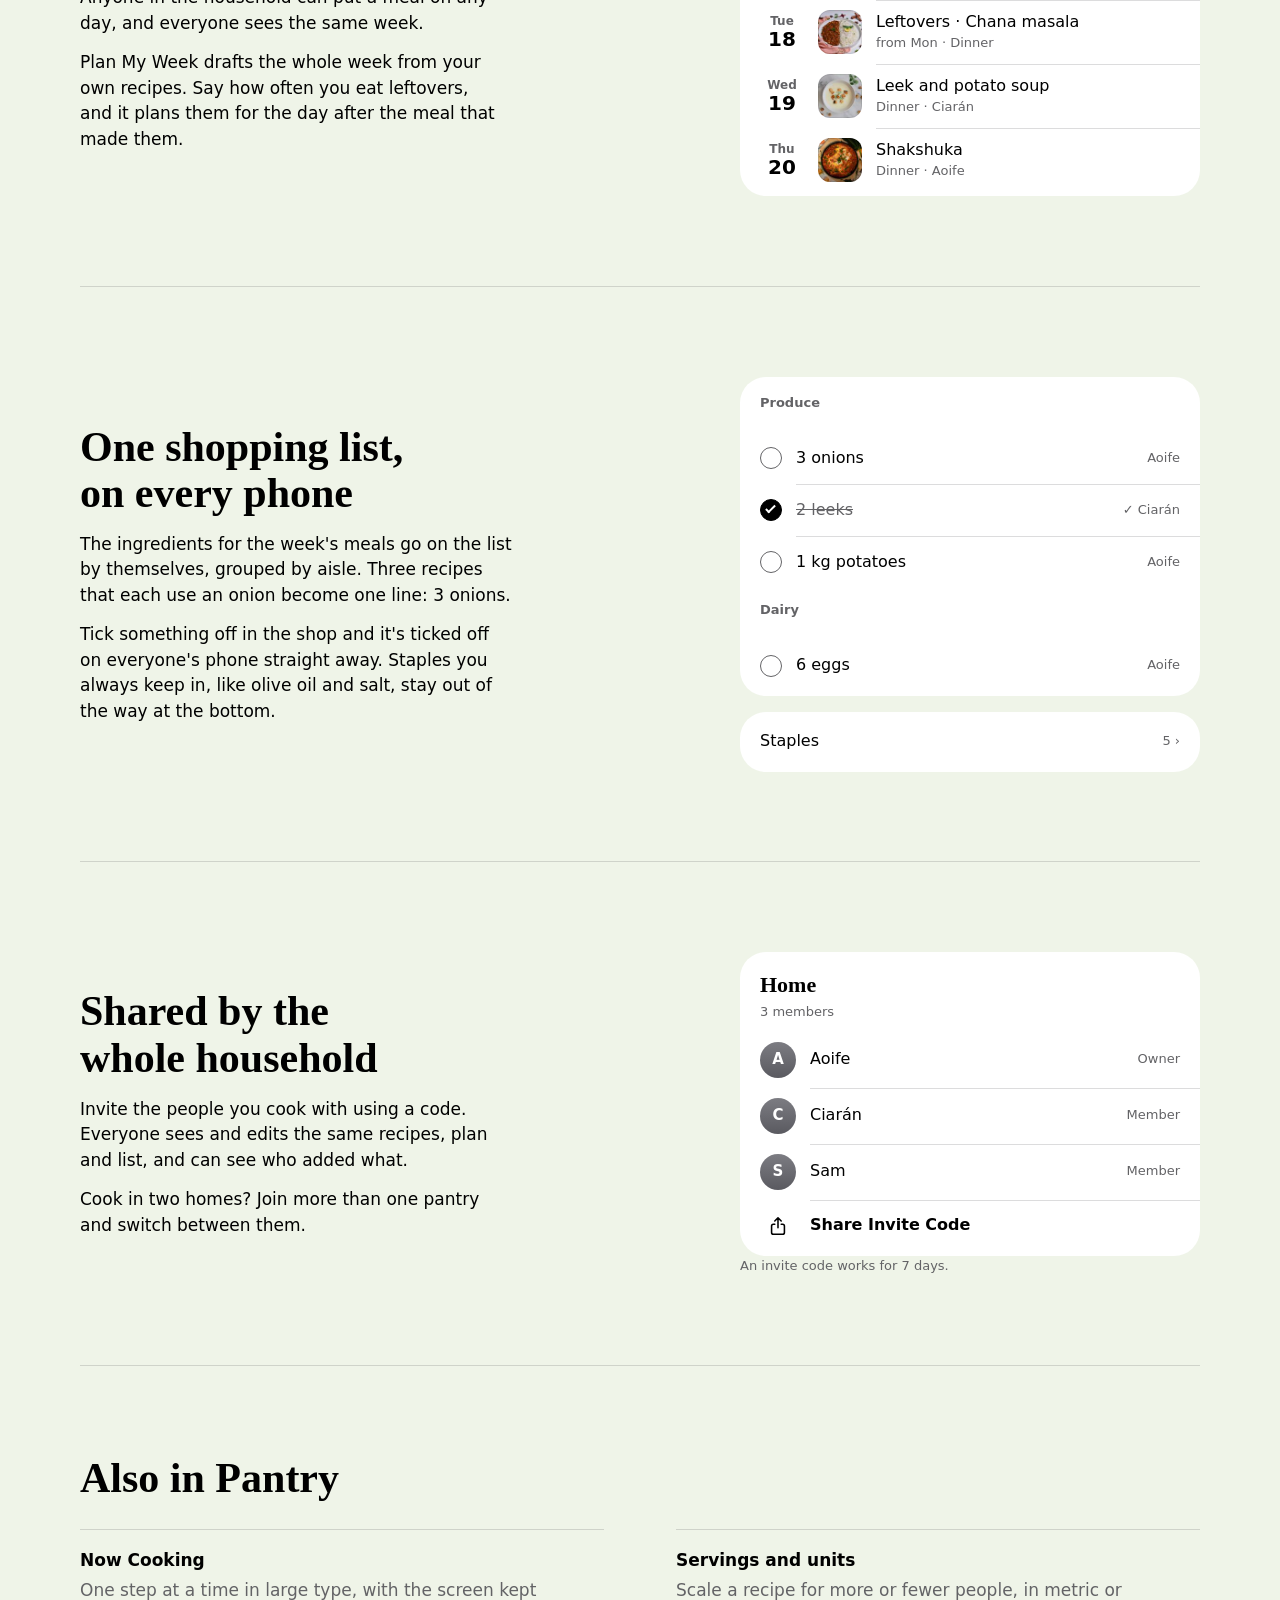
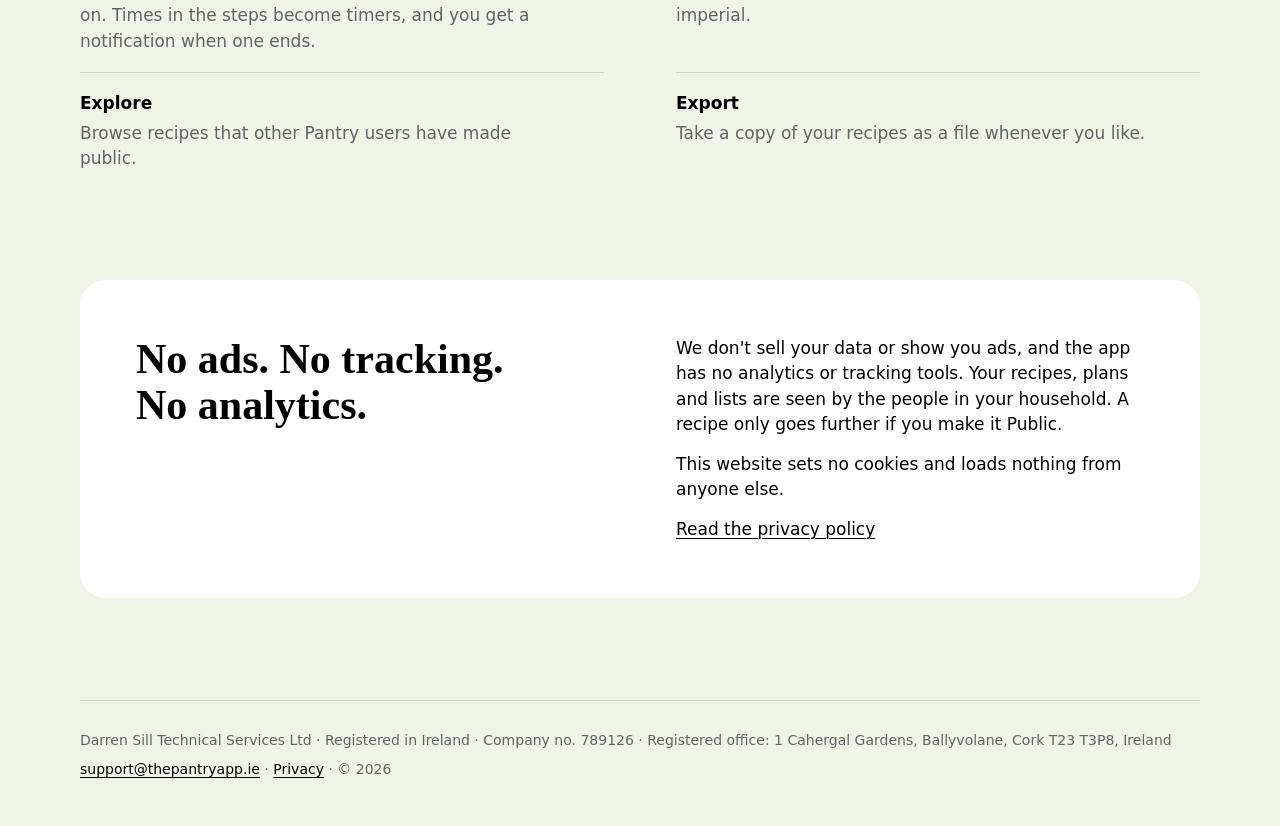
==== commit 30e04824: "feat: show the built-in recipes' real photos in the phone mock-ups The collections shelf and the wee" ====
--- a/index.html
+++ b/index.html
@@ -69,9 +69,9 @@
           <div class="row"><svg class="glyph" viewBox="0 0 24 24"><path d="M4 20h4L19 9a2.8 2.8 0 0 0-4-4L4 16v4zM13.5 6.5l4 4"/></svg><span class="main">Type It In</span></div>
         </div>
         <div class="shelf">
-          <div><div class="cover c1"></div><p>Weeknights</p></div>
-          <div><div class="cover c2"></div><p>Soups</p></div>
-          <div><div class="cover c3"></div><p>Curry night</p></div>
+          <div><img class="photo" src="/assets/shakshuka-300.jpg" alt="" width="300" height="300"><p>Weeknights</p></div>
+          <div><img class="photo" src="/assets/leek-and-potato-soup-300.jpg" alt="" width="300" height="300"><p>Soups</p></div>
+          <div><img class="photo" src="/assets/chana-masala-300.jpg" alt="" width="300" height="300"><p>Curry night</p></div>
         </div>
       </figure>
     </section>
@@ -85,10 +85,10 @@
       <figure role="img" aria-label="A week in Pantry's plan. Today, Monday: chana masala for dinner, 4 servings. Tuesday: leftovers of the chana masala. Wednesday: leek and potato soup. Thursday: shakshuka.">
         <div class="group plan">
           <p class="group-head">This week</p>
-          <div class="row"><span class="day today"><small>Today</small><b>17</b></span><div class="cover thumb c3"></div><span class="main">Chana masala<span class="sub">Dinner · 4 servings</span></span></div>
-          <div class="row"><span class="day"><small>Tue</small><b>18</b></span><div class="cover thumb c3"></div><span class="main">Leftovers · Chana masala<span class="sub">from Mon · Dinner</span></span></div>
-          <div class="row"><span class="day"><small>Wed</small><b>19</b></span><div class="cover thumb c2"></div><span class="main">Leek and potato soup<span class="sub">Dinner · Ciarán</span></span></div>
-          <div class="row"><span class="day"><small>Thu</small><b>20</b></span><div class="cover thumb c1"></div><span class="main">Shakshuka<span class="sub">Dinner · Aoife</span></span></div>
+          <div class="row"><span class="day today"><small>Today</small><b>17</b></span><img class="photo thumb" src="/assets/chana-masala-96.jpg" alt="" width="96" height="96"><span class="main">Chana masala<span class="sub">Dinner · 4 servings</span></span></div>
+          <div class="row"><span class="day"><small>Tue</small><b>18</b></span><img class="photo thumb" src="/assets/chana-masala-96.jpg" alt="" width="96" height="96"><span class="main">Leftovers · Chana masala<span class="sub">from Mon · Dinner</span></span></div>
+          <div class="row"><span class="day"><small>Wed</small><b>19</b></span><img class="photo thumb" src="/assets/leek-and-potato-soup-96.jpg" alt="" width="96" height="96"><span class="main">Leek and potato soup<span class="sub">Dinner · Ciarán</span></span></div>
+          <div class="row"><span class="day"><small>Thu</small><b>20</b></span><img class="photo thumb" src="/assets/shakshuka-96.jpg" alt="" width="96" height="96"><span class="main">Shakshuka<span class="sub">Dinner · Aoife</span></span></div>
         </div>
       </figure>
     </section>
--- a/assets/site.css
+++ b/assets/site.css
@@ -11,6 +11,7 @@
   --on-action: #ffffff;
   --today: #d70015;
   --todo: #ffe066;
+  --art-line: rgba(0, 0, 0, 0.07);
   --serif: ui-serif, "New York", "Iowan Old Style", Charter, "Bitstream Charter", "Sitka Text", Cambria, Georgia, serif;
   --sans: system-ui, -apple-system, BlinkMacSystemFont, "Segoe UI", Roboto, "Helvetica Neue", Arial, sans-serif;
   --gutter: clamp(16px, 5vw, 56px);
@@ -29,6 +30,7 @@
     --on-action: #1c1c1e;
     --today: #ff6961;
     --todo: #ffd60a;
+    --art-line: rgba(255, 255, 255, 0.08);
   }
 }
 
@@ -163,6 +165,10 @@
 .cover.c2 { background-color: #7DA152; background-image: linear-gradient(11deg, #142B14e6 0%, #142B1459 42%, #142B1400 70%), radial-gradient(96% 68% at 0% 104%, #142B14ff 36.6%, #142B14d6 52.4%, #142B147f 68.3%, #142B1429 84.1%, #142B1400 100%), radial-gradient(71.61% 60.21% at 100.06% 78.12%, #3A6933fd 21.1%, #3A6933d4 40.8%, #3A69337e 60.6%, #3A693328 80.3%, #3A693300 100%), radial-gradient(60.83% 46.48% at 42.42% 53.23%, #C5CB7Fe4 3.1%, #C5CB7Fc0 27.3%, #C5CB7F72 51.5%, #C5CB7F25 75.8%, #C5CB7F00 100%), radial-gradient(43.20% 37.46% at 20.13% 12.30%, #FAEEC674 0.0%, #FAEEC662 3.3%, #FAEEC63a 35.5%, #FAEEC613 67.8%, #FAEEC600 100%), radial-gradient(71.42% 55.70% at 1.39% 6.00%, #EFD897fb 18.2%, #EFD897d3 38.6%, #EFD8977e 59.1%, #EFD89728 79.5%, #EFD89700 100%), radial-gradient(69.63% 54.46% at 88.32% 20.39%, #9BBB5Dfa 16.2%, #9BBB5Dd2 37.1%, #9BBB5D7d 58.1%, #9BBB5D28 79.0%, #9BBB5D00 100%); }
 .cover.c3 { background-color: #DE8A1F; background-image: linear-gradient(11deg, #470B05e6 0%, #470B0559 42%, #470B0500 70%), radial-gradient(96% 68% at 0% 104%, #470B05ff 36.6%, #470B05d6 52.4%, #470B057f 68.3%, #470B0529 84.1%, #470B0500 100%), radial-gradient(68.55% 57.91% at 97.28% 75.21%, #B52A18fb 17.8%, #B52A18d3 38.3%, #B52A187d 58.9%, #B52A1828 79.4%, #B52A1800 100%), radial-gradient(58.78% 45.28% at 51.29% 53.67%, #EE7113dd 0.1%, #EE7113b9 25.1%, #EE71136e 50.0%, #EE711323 75.0%, #EE711300 100%), radial-gradient(44.45% 38.30% at 83.14% 13.98%, #FFD96A80 0.0%, #FFD96A6c 5.7%, #FFD96A40 37.2%, #FFD96A15 68.6%, #FFD96A00 100%), radial-gradient(81.15% 62.06% at 93.06% 8.61%, #F7BD23fe 27.4%, #F7BD23d6 45.5%, #F7BD237f 63.7%, #F7BD2329 81.8%, #F7BD2300 100%), radial-gradient(68.38% 53.64% at 8.29% 22.80%, #E89519f8 14.8%, #E89519d1 36.1%, #E895197c 57.4%, #E8951928 78.7%, #E8951900 100%); }
 
+/* A built-in recipe's photo (components/RecipeImage.tsx): it fills its shape, with a hairline
+   edge so a pale dish doesn't melt into a white cell. */
+.photo { width: 100%; height: auto; object-fit: cover; outline: 1px solid var(--art-line); outline-offset: -1px; }
+
 .feature {
   display: grid; gap: 32px; align-items: center;
   padding-block: clamp(48px, 7vw, 96px);
@@ -200,7 +206,7 @@
 .menu .row { --inset: 56px; }
 
 .shelf { display: grid; grid-template-columns: repeat(3, minmax(0, 1fr)); gap: 12px; }
-.shelf .cover { aspect-ratio: 1; border-radius: 18px; }
+.shelf .photo { aspect-ratio: 1; border-radius: 18px; }
 .shelf p { margin: 8px 2px 0; font: 600 0.875rem/1.25 var(--serif); }
 
 .plan .row { --inset: 136px; }
@@ -209,7 +215,6 @@
 .day b { font-size: 1.25rem; font-weight: 600; }
 .today small, .today b { color: var(--today); }
 .thumb { flex: none; width: 44px; aspect-ratio: 1; border-radius: 12px; }
-.thumb::after { background-size: 64px; }
 
 .list .row { --inset: 56px; }
 .check { flex: none; width: 22px; height: 22px; border-radius: 50%; border: 1.5px solid var(--ink-2); }
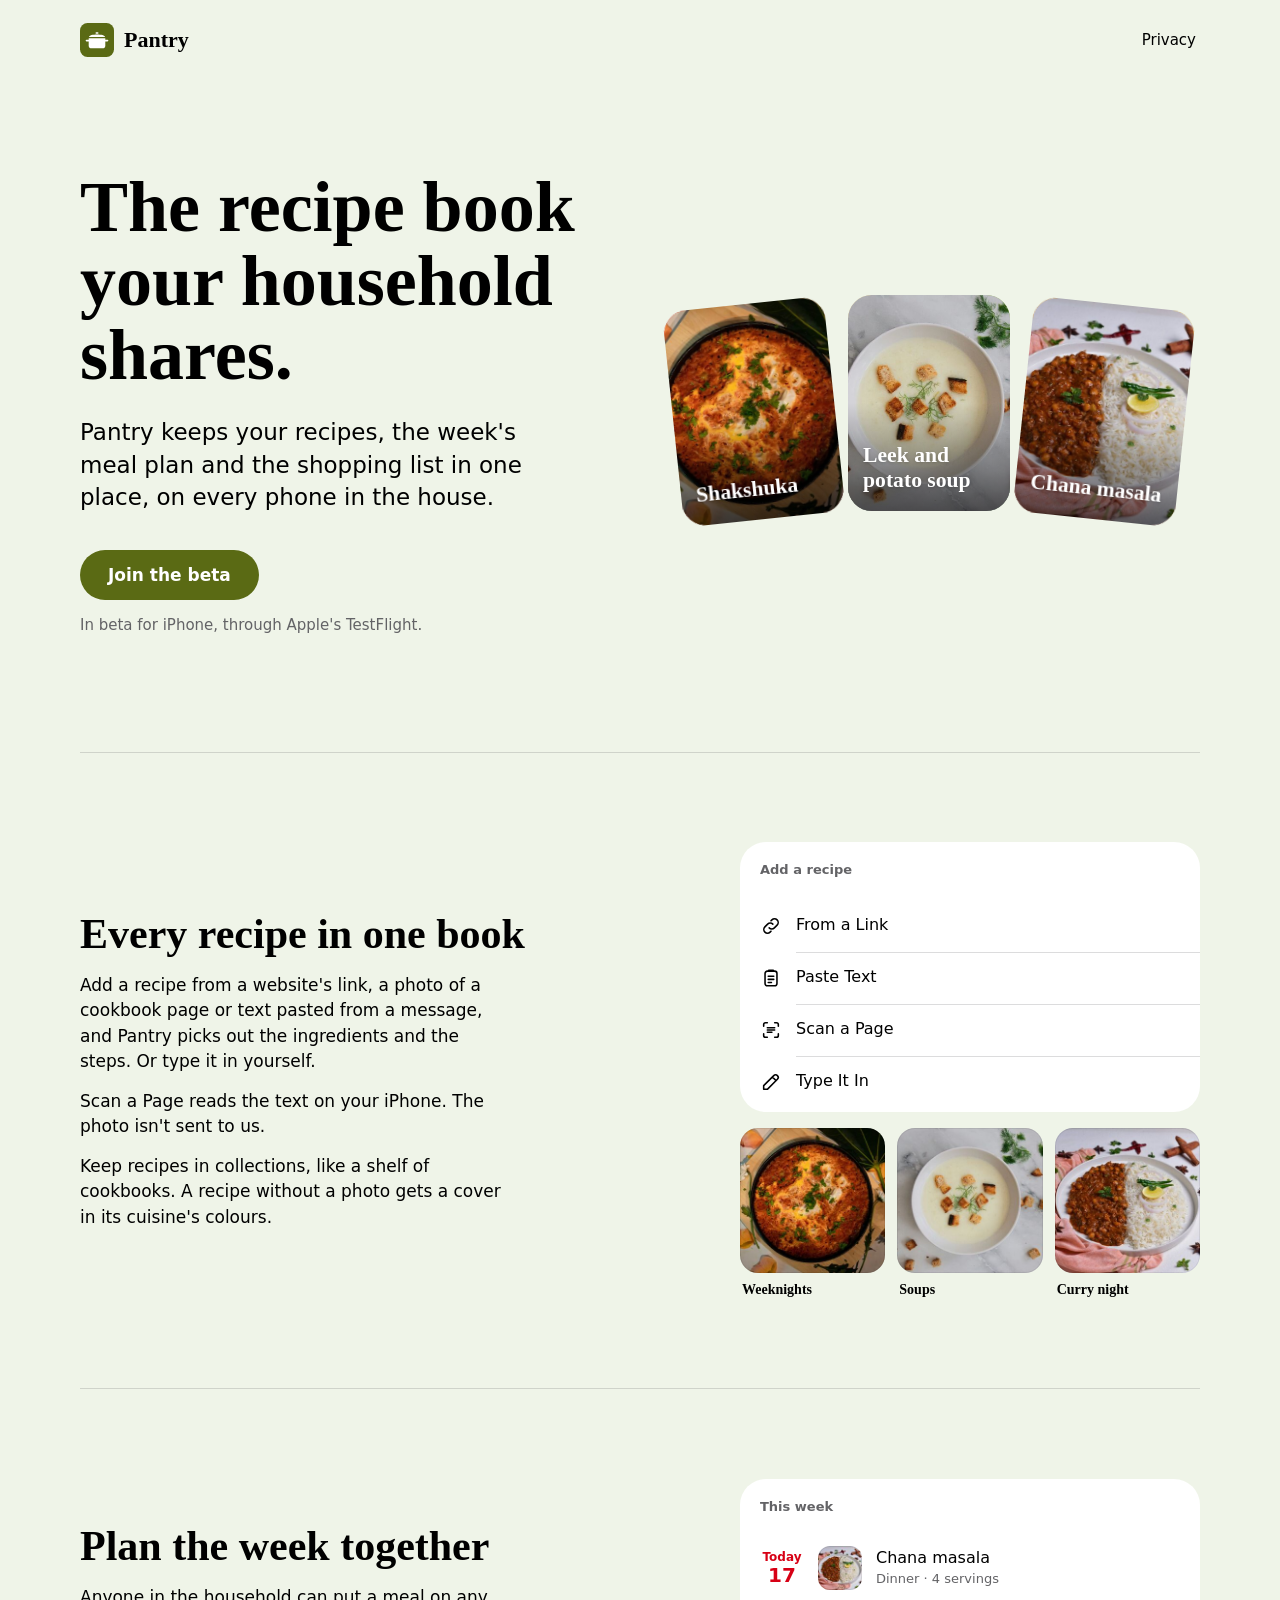
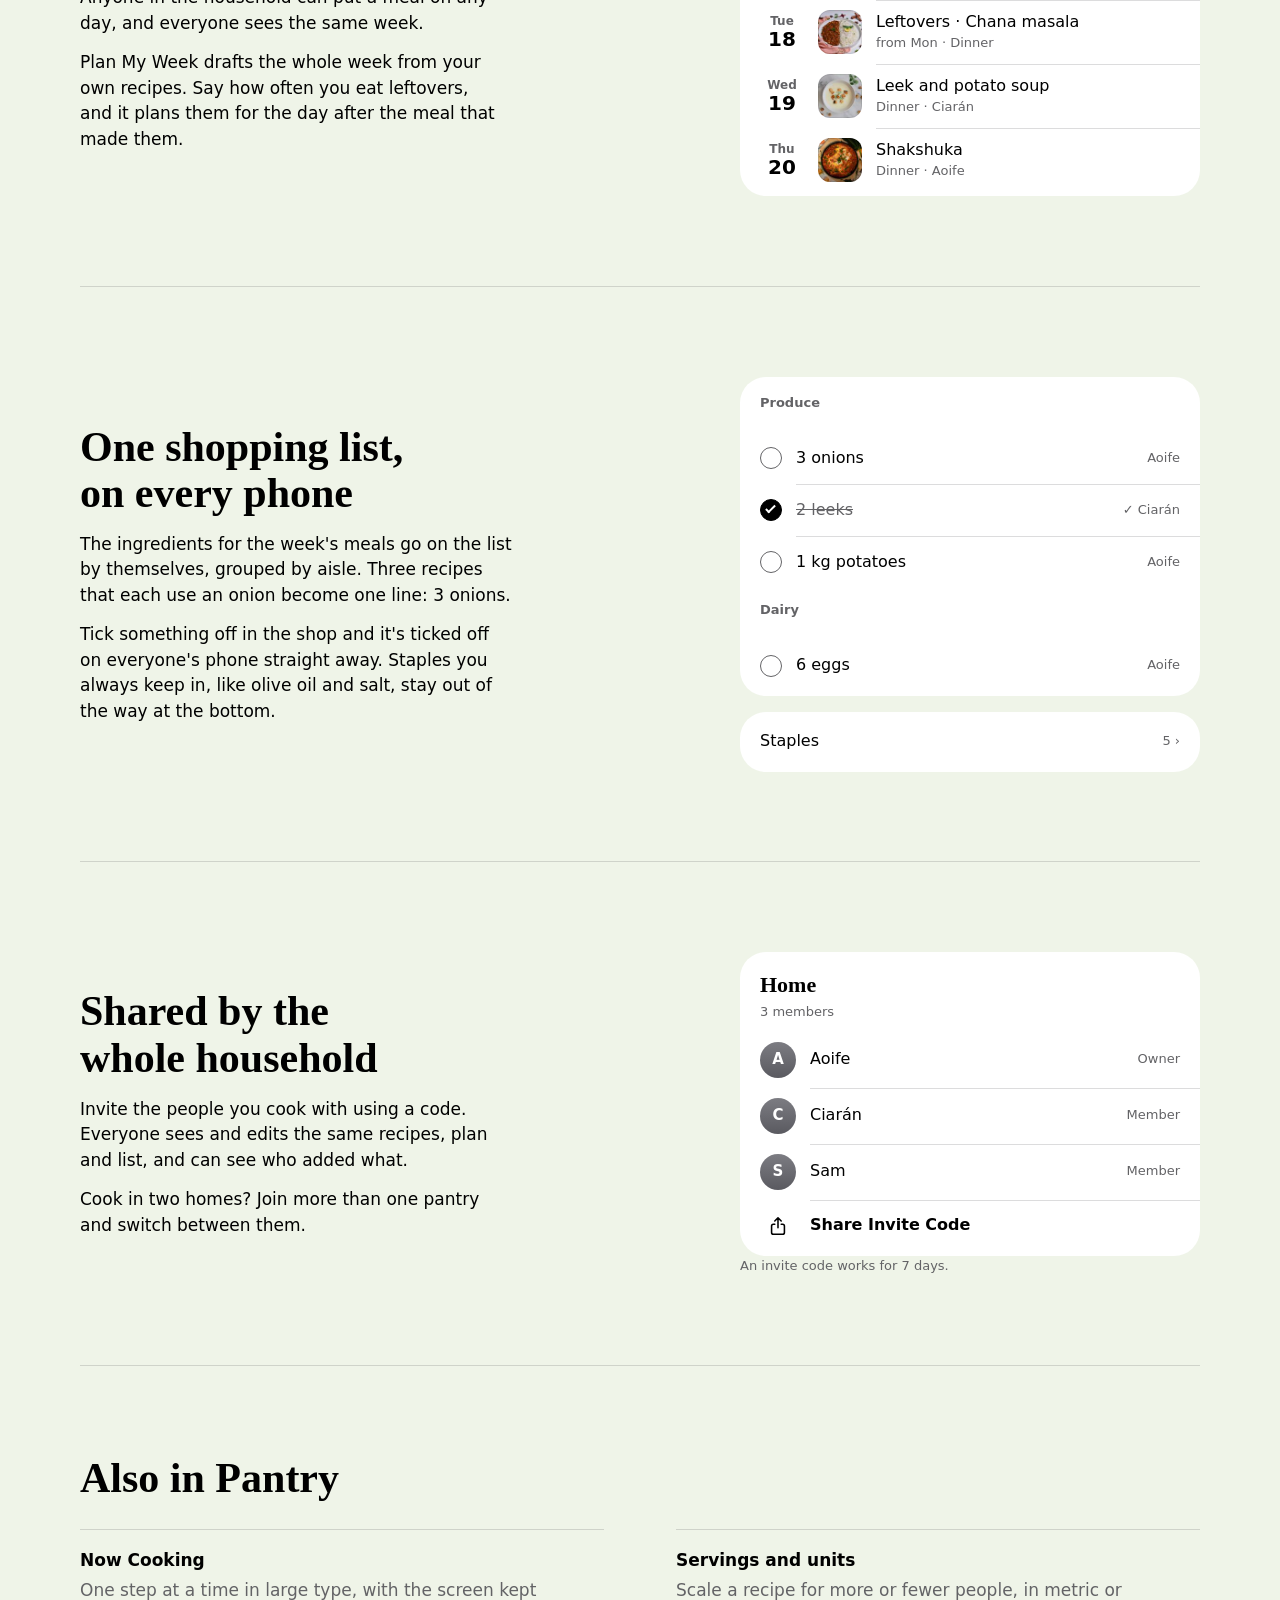
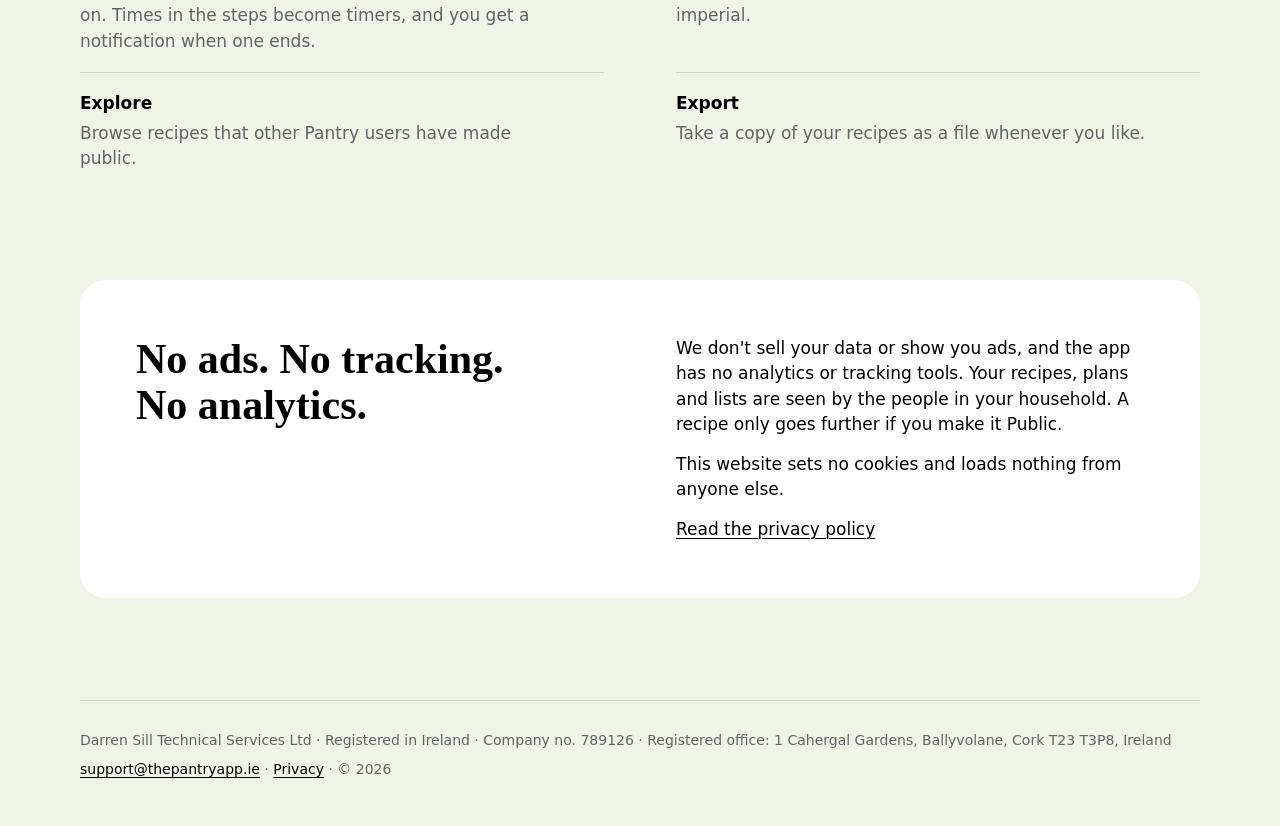
==== commit 9a8d0cc6: "feat: show the built-in recipes' photos in the hero and the share image The hero's fanned covers and" ====
--- a/index.html
+++ b/index.html
@@ -20,7 +20,7 @@
 <meta property="og:image" content="https://thepantryapp.ie/assets/og.png">
 <meta property="og:image:width" content="1200">
 <meta property="og:image:height" content="630">
-<meta property="og:image:alt" content="The Pantry app icon, a white pot on olive, beside three recipe covers.">
+<meta property="og:image:alt" content="The Pantry app icon, a white pot on olive, beside photos of three recipes.">
 <meta name="twitter:card" content="summary_large_image">
 <link rel="stylesheet" href="/assets/site.css">
 </head>
@@ -45,9 +45,9 @@
     </div>
     <div class="fan" aria-hidden="true">
       <div class="fan-stage">
-        <div class="cover c1"><span>Shakshuka</span></div>
-        <div class="cover c3"><span>Chana masala</span></div>
-        <div class="cover c2"><span>Leek and potato soup</span></div>
+        <div class="cover photo-cover c1"><img src="/assets/shakshuka-380.jpg" alt="" width="380" height="507"><span>Shakshuka</span></div>
+        <div class="cover photo-cover c3"><img src="/assets/chana-masala-380.jpg" alt="" width="380" height="507"><span>Chana masala</span></div>
+        <div class="cover photo-cover c2"><img src="/assets/leek-and-potato-soup-380.jpg" alt="" width="380" height="507"><span>Leek and potato soup</span></div>
       </div>
     </div>
   </section>
--- a/assets/site.css
+++ b/assets/site.css
@@ -129,7 +129,7 @@
   .hero { grid-template-columns: minmax(0, 1fr) minmax(0, 1.05fr); }
 }
 
-/* The app's first-run art: three generated covers, fanned (components/CoverFan.tsx). */
+/* The app's first-run art (three covers, fanned), here with the built-in recipes' photos (components/CoverFan.tsx). */
 .fan { container-type: inline-size; }
 .fan-stage { --w: min(190px, 30cqi); position: relative; height: calc(var(--w) * 1.62); }
 .fan .cover {
@@ -161,6 +161,10 @@
   background: url(grain.png) repeat; background-size: 128px;
   opacity: 0.3; mix-blend-mode: overlay;
 }
+
+/* A cover with a built-in recipe's photo: the photo under the title, darkened at the foot so the title reads. */
+.photo-cover > img { position: absolute; inset: 0; z-index: -1; width: 100%; height: 100%; object-fit: cover; }
+.photo-cover::after { z-index: -1; background: linear-gradient(to top, rgba(0, 0, 0, 0.6), rgba(0, 0, 0, 0) 50%); opacity: 1; mix-blend-mode: normal; }
 .cover.c1 { background-color: #C43B1E; background-image: linear-gradient(11deg, #47090De6 0%, #47090D59 42%, #47090D00 70%), radial-gradient(96% 68% at 0% 104%, #47090Dff 36.6%, #47090Dd6 52.4%, #47090D7f 68.3%, #47090D29 84.1%, #47090D00 100%), radial-gradient(68.19% 57.64% at 102.69% 75.94%, #9D1D39fa 17.4%, #9D1D39d2 38.0%, #9D1D397d 58.7%, #9D1D3928 79.3%, #9D1D3900 100%), radial-gradient(64.49% 48.64% at 54.91% 56.58%, #E84F2Fef 8.1%, #E84F2Fc9 31.1%, #E84F2F77 54.0%, #E84F2F26 77.0%, #E84F2F00 100%), radial-gradient(43.08% 37.39% at 89.45% 4.38%, #FFC37D73 0.0%, #FFC37D61 3.1%, #FFC37D3a 35.4%, #FFC37D12 67.7%, #FFC37D00 100%), radial-gradient(78.97% 60.63% at 88.50% 5.09%, #F48E3Bfe 25.5%, #F48E3Bd5 44.1%, #F48E3B7f 62.8%, #F48E3B29 81.4%, #F48E3B00 100%), radial-gradient(76.25% 58.77% at 9.71% 24.66%, #D92F2Bfd 23.0%, #D92F2Bd5 42.2%, #D92F2B7f 61.5%, #D92F2B29 80.7%, #D92F2B00 100%); }
 .cover.c2 { background-color: #7DA152; background-image: linear-gradient(11deg, #142B14e6 0%, #142B1459 42%, #142B1400 70%), radial-gradient(96% 68% at 0% 104%, #142B14ff 36.6%, #142B14d6 52.4%, #142B147f 68.3%, #142B1429 84.1%, #142B1400 100%), radial-gradient(71.61% 60.21% at 100.06% 78.12%, #3A6933fd 21.1%, #3A6933d4 40.8%, #3A69337e 60.6%, #3A693328 80.3%, #3A693300 100%), radial-gradient(60.83% 46.48% at 42.42% 53.23%, #C5CB7Fe4 3.1%, #C5CB7Fc0 27.3%, #C5CB7F72 51.5%, #C5CB7F25 75.8%, #C5CB7F00 100%), radial-gradient(43.20% 37.46% at 20.13% 12.30%, #FAEEC674 0.0%, #FAEEC662 3.3%, #FAEEC63a 35.5%, #FAEEC613 67.8%, #FAEEC600 100%), radial-gradient(71.42% 55.70% at 1.39% 6.00%, #EFD897fb 18.2%, #EFD897d3 38.6%, #EFD8977e 59.1%, #EFD89728 79.5%, #EFD89700 100%), radial-gradient(69.63% 54.46% at 88.32% 20.39%, #9BBB5Dfa 16.2%, #9BBB5Dd2 37.1%, #9BBB5D7d 58.1%, #9BBB5D28 79.0%, #9BBB5D00 100%); }
 .cover.c3 { background-color: #DE8A1F; background-image: linear-gradient(11deg, #470B05e6 0%, #470B0559 42%, #470B0500 70%), radial-gradient(96% 68% at 0% 104%, #470B05ff 36.6%, #470B05d6 52.4%, #470B057f 68.3%, #470B0529 84.1%, #470B0500 100%), radial-gradient(68.55% 57.91% at 97.28% 75.21%, #B52A18fb 17.8%, #B52A18d3 38.3%, #B52A187d 58.9%, #B52A1828 79.4%, #B52A1800 100%), radial-gradient(58.78% 45.28% at 51.29% 53.67%, #EE7113dd 0.1%, #EE7113b9 25.1%, #EE71136e 50.0%, #EE711323 75.0%, #EE711300 100%), radial-gradient(44.45% 38.30% at 83.14% 13.98%, #FFD96A80 0.0%, #FFD96A6c 5.7%, #FFD96A40 37.2%, #FFD96A15 68.6%, #FFD96A00 100%), radial-gradient(81.15% 62.06% at 93.06% 8.61%, #F7BD23fe 27.4%, #F7BD23d6 45.5%, #F7BD237f 63.7%, #F7BD2329 81.8%, #F7BD2300 100%), radial-gradient(68.38% 53.64% at 8.29% 22.80%, #E89519f8 14.8%, #E89519d1 36.1%, #E895197c 57.4%, #E8951928 78.7%, #E8951900 100%); }
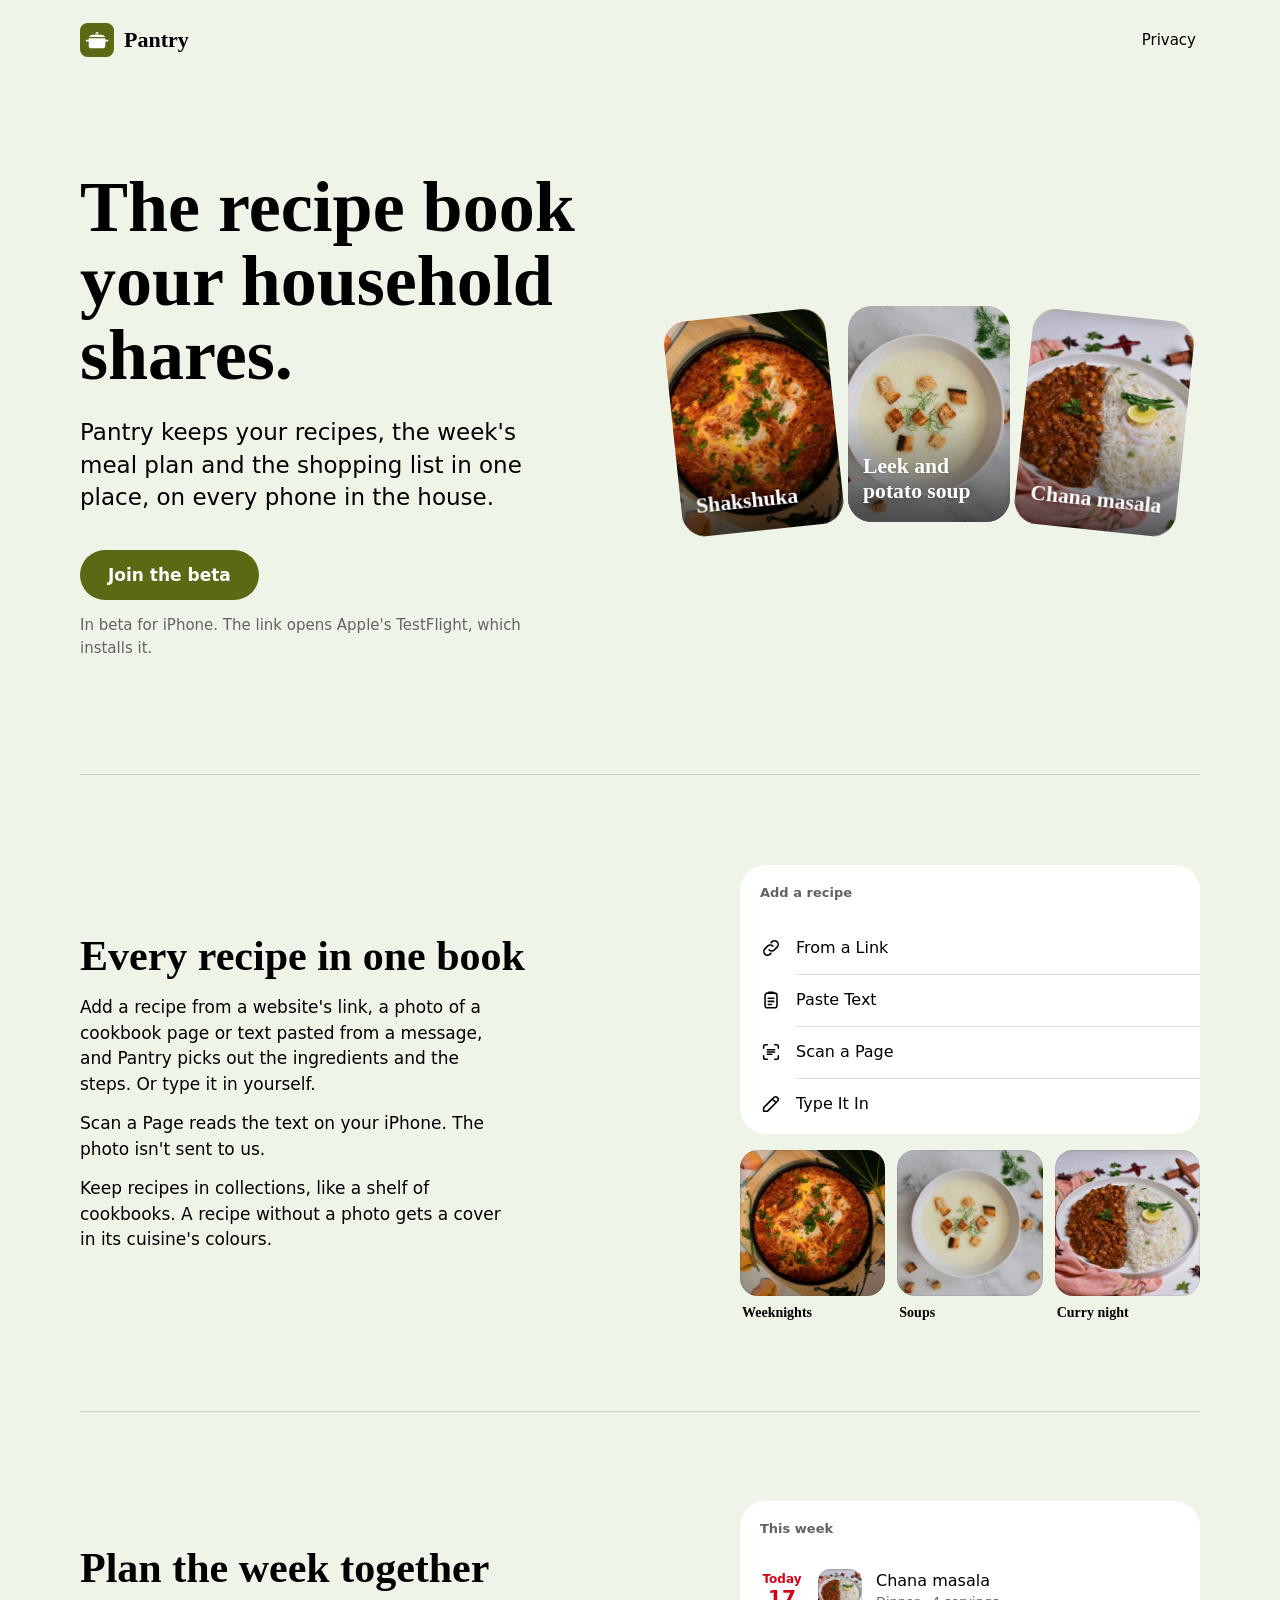
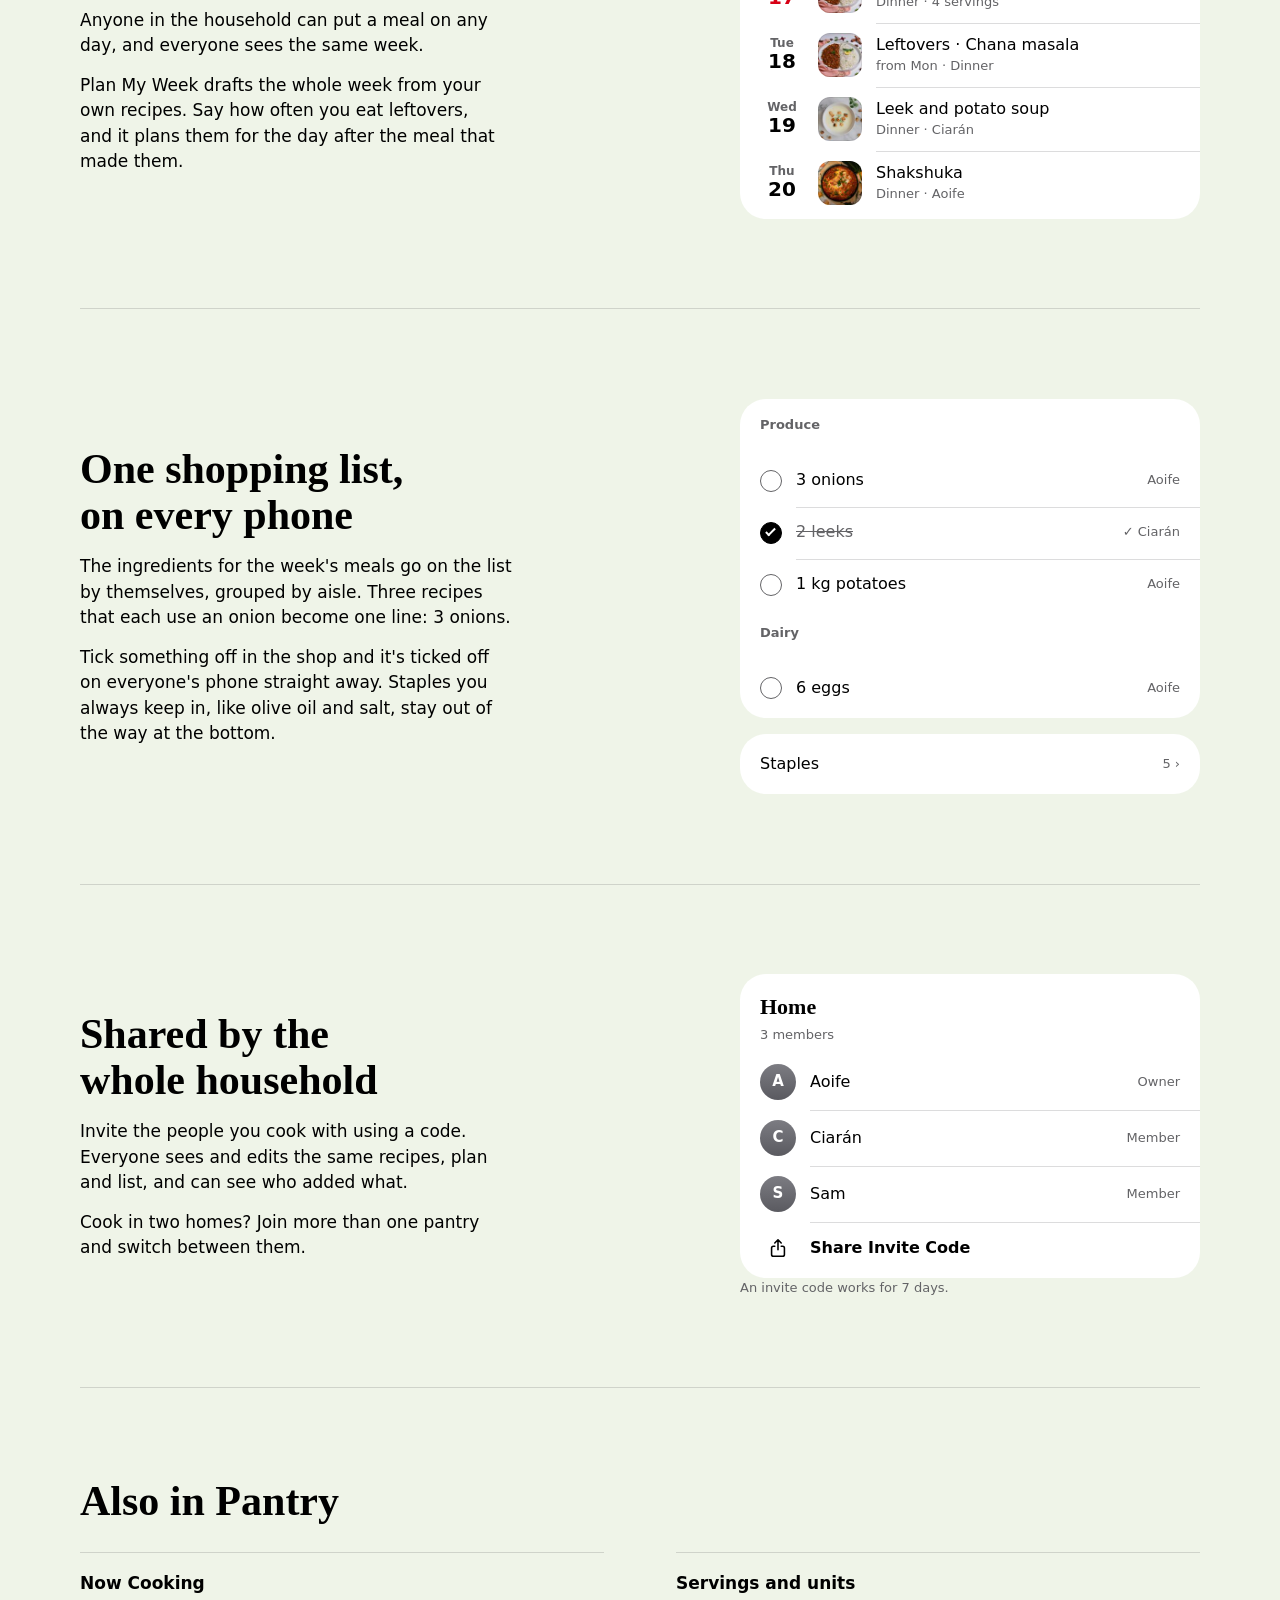
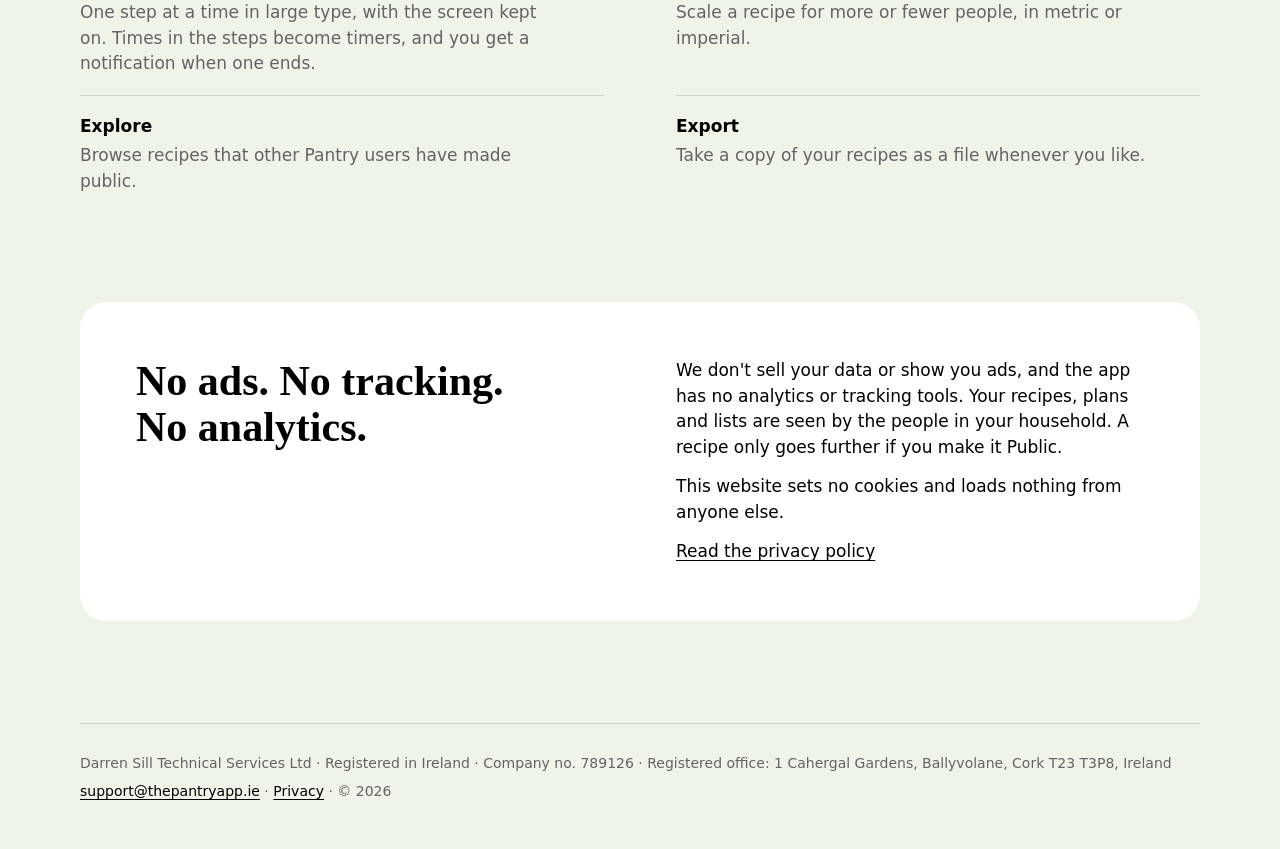
==== commit 3b3d45b4: "feat: point Join the beta at the TestFlight public link" ====
--- a/index.html
+++ b/index.html
@@ -37,10 +37,10 @@
     <div>
       <h1 id="title">The recipe book your household shares.</h1>
       <p class="lede">Pantry keeps your recipes, the week's meal plan and the shopping list in one place, on every phone in the house.</p>
-      <!-- The beta link lives here and nowhere else. Swap the href (and this note) for the TestFlight public link. -->
+      <!-- The beta link lives here and nowhere else: the TestFlight public link. -->
       <div class="cta">
-        <a class="button" href="mailto:support@thepantryapp.ie?subject=Pantry%20beta">Join the beta</a>
-        <p>In beta for iPhone, through Apple's TestFlight.</p>
+        <a class="button" href="https://testflight.apple.com/join/CXhkEYPx">Join the beta</a>
+        <p>In beta for iPhone. The link opens Apple's TestFlight, which installs it.</p>
       </div>
     </div>
     <div class="fan" aria-hidden="true">
